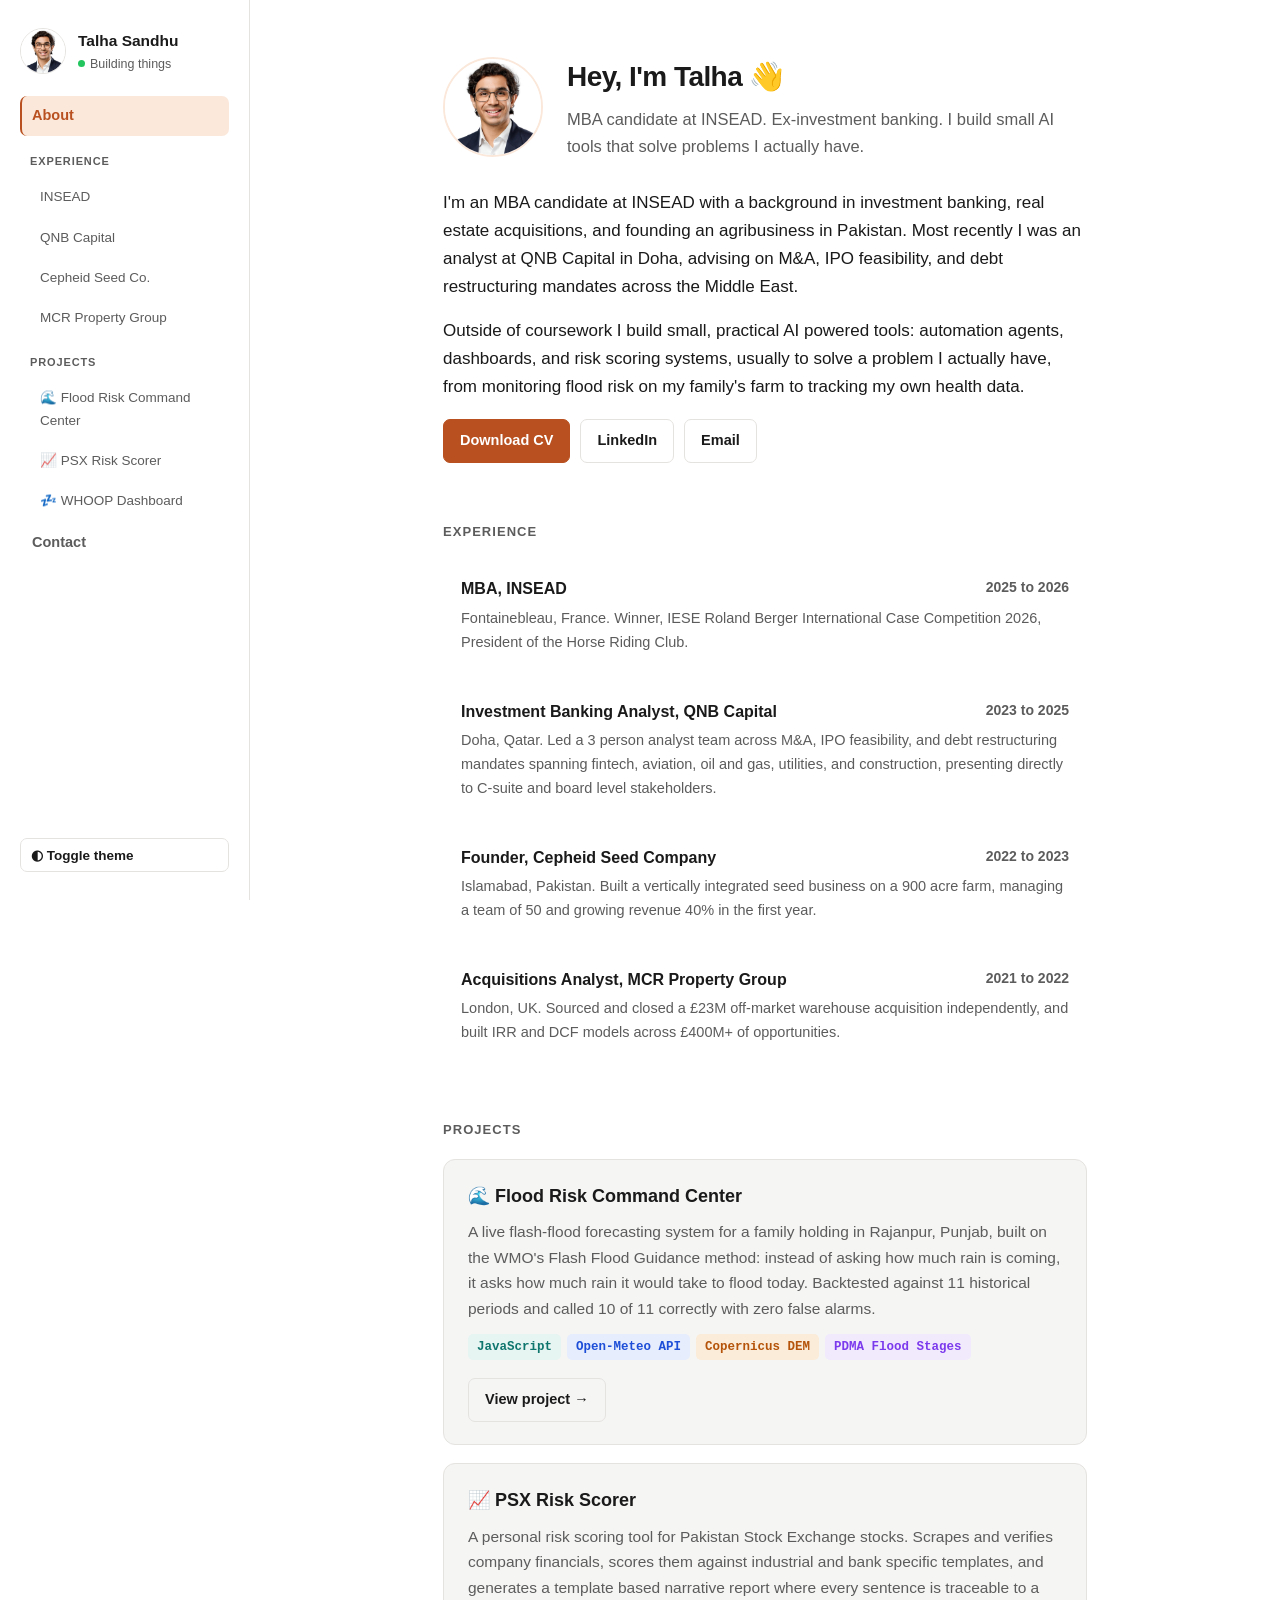
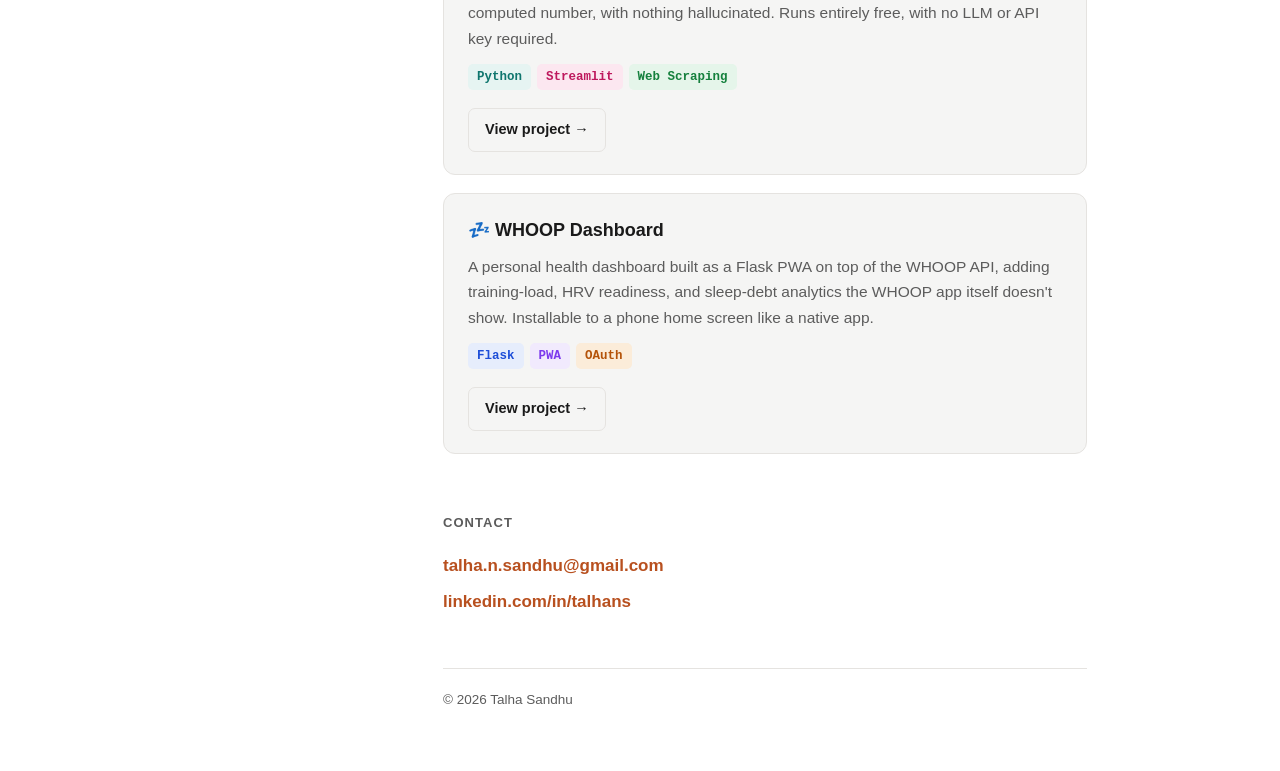
==== index.html @ b8261a60 "Personal website: about, experience, and three project deep-dives" ====
<!DOCTYPE html>
<html lang="en">
<head>
<meta charset="UTF-8">
<meta name="viewport" content="width=device-width, initial-scale=1.0">
<title>Talha Sandhu</title>
<meta name="description" content="Talha Sandhu. INSEAD MBA, ex-investment banking analyst, and builder of small AI automation tools.">

<link rel="icon" type="image/svg+xml" href="assets/favicon.svg">
<link rel="icon" type="image/png" sizes="32x32" href="assets/favicon-32.png">
<link rel="apple-touch-icon" href="assets/apple-touch-icon.png">

<meta property="og:type" content="website">
<meta property="og:title" content="Talha Sandhu">
<meta property="og:description" content="INSEAD MBA, ex-investment banking analyst, and builder of small AI automation tools.">
<meta property="og:image" content="assets/og-image.png">
<meta property="og:image:width" content="1200">
<meta property="og:image:height" content="630">
<meta name="twitter:card" content="summary_large_image">
<meta name="twitter:title" content="Talha Sandhu">
<meta name="twitter:description" content="INSEAD MBA, ex-investment banking analyst, and builder of small AI automation tools.">
<meta name="twitter:image" content="assets/og-image.png">

<link rel="stylesheet" href="style.css">

<script type="application/ld+json">
{
  "@context": "https://schema.org",
  "@type": "Person",
  "name": "Talha Sandhu",
  "jobTitle": "MBA Candidate",
  "affiliation": {
    "@type": "CollegeOrUniversity",
    "name": "INSEAD"
  },
  "url": "index.html",
  "image": "assets/photo.jpg",
  "email": "mailto:talha.n.sandhu@gmail.com",
  "sameAs": [
    "https://www.linkedin.com/in/talhans/"
  ]
}
</script>
</head>
<body>

<div class="layout">

  <button class="sidebar-toggle-mobile" id="sidebar-toggle" aria-label="Open menu">☰</button>
  <div class="sidebar-overlay" id="sidebar-overlay"></div>

  <aside class="sidebar" id="sidebar">
    <div class="sidebar-profile">
      <img src="assets/photo.jpg" alt="Talha Sandhu" class="sidebar-photo">
      <div>
        <div class="sidebar-name">Talha Sandhu</div>
        <div class="sidebar-role"><span class="pulse-dot"></span> Building things</div>
      </div>
    </div>

    <nav class="side-nav">
      <a href="#about" class="side-link" data-section="about">About</a>

      <div class="side-group">
        <span class="side-group-label">Experience</span>
        <a href="#exp-insead" class="side-link sub" data-section="exp-insead">INSEAD</a>
        <a href="#exp-qnb" class="side-link sub" data-section="exp-qnb">QNB Capital</a>
        <a href="#exp-cepheid" class="side-link sub" data-section="exp-cepheid">Cepheid Seed Co.</a>
        <a href="#exp-mcr" class="side-link sub" data-section="exp-mcr">MCR Property Group</a>
      </div>

      <div class="side-group">
        <span class="side-group-label">Projects</span>
        <a href="#proj-flood" class="side-link sub" data-section="proj-flood">🌊 Flood Risk Command Center</a>
        <a href="#proj-psx" class="side-link sub" data-section="proj-psx">📈 PSX Risk Scorer</a>
        <a href="#proj-whoop" class="side-link sub" data-section="proj-whoop">💤 WHOOP Dashboard</a>
      </div>

      <a href="#contact" class="side-link" data-section="contact">Contact</a>
    </nav>

    <button class="theme-toggle" id="theme-toggle">◐ Toggle theme</button>
  </aside>

  <main class="content">

    <section id="about">
      <div class="hero">
        <img src="assets/photo.jpg" alt="Talha Sandhu">
        <div>
          <h1>Hey, I'm Talha <span class="wave">👋</span></h1>
          <p class="tagline">MBA candidate at INSEAD. Ex-investment banking. I build small AI tools that solve problems I actually have.</p>
        </div>
      </div>

      <p>I'm an MBA candidate at INSEAD with a background in investment banking, real estate acquisitions, and founding an agribusiness in Pakistan. Most recently I was an analyst at QNB Capital in Doha, advising on M&amp;A, IPO feasibility, and debt restructuring mandates across the Middle East.</p>
      <p>Outside of coursework I build small, practical AI powered tools: automation agents, dashboards, and risk scoring systems, usually to solve a problem I actually have, from monitoring flood risk on my family's farm to tracking my own health data.</p>

      <div class="btn-row">
        <a class="btn primary" href="assets/Talha_Sandhu_CV.pdf" target="_blank" rel="noopener">Download CV</a>
        <a class="btn" href="https://www.linkedin.com/in/talhans/" target="_blank" rel="noopener">LinkedIn</a>
        <a class="btn" href="mailto:talha.n.sandhu@gmail.com">Email</a>
      </div>
    </section>

    <section id="experience">
      <h2 class="section-title">Experience</h2>

      <div class="exp-item" id="exp-insead">
        <div class="role-line"><span>MBA, INSEAD</span><span class="dates">2025 to 2026</span></div>
        <div class="org">Fontainebleau, France. Winner, IESE Roland Berger International Case Competition 2026, President of the Horse Riding Club.</div>
      </div>

      <div class="exp-item" id="exp-qnb">
        <div class="role-line"><span>Investment Banking Analyst, QNB Capital</span><span class="dates">2023 to 2025</span></div>
        <div class="org">Doha, Qatar. Led a 3 person analyst team across M&amp;A, IPO feasibility, and debt restructuring mandates spanning fintech, aviation, oil and gas, utilities, and construction, presenting directly to C-suite and board level stakeholders.</div>
      </div>

      <div class="exp-item" id="exp-cepheid">
        <div class="role-line"><span>Founder, Cepheid Seed Company</span><span class="dates">2022 to 2023</span></div>
        <div class="org">Islamabad, Pakistan. Built a vertically integrated seed business on a 900 acre farm, managing a team of 50 and growing revenue 40% in the first year.</div>
      </div>

      <div class="exp-item" id="exp-mcr">
        <div class="role-line"><span>Acquisitions Analyst, MCR Property Group</span><span class="dates">2021 to 2022</span></div>
        <div class="org">London, UK. Sourced and closed a £23M off-market warehouse acquisition independently, and built IRR and DCF models across £400M+ of opportunities.</div>
      </div>
    </section>

    <section id="projects">
      <h2 class="section-title">Projects</h2>

      <div class="project" id="proj-flood">
        <h3>🌊 Flood Risk Command Center</h3>
        <p>A live flash-flood forecasting system for a family holding in Rajanpur, Punjab, built on the WMO's Flash Flood Guidance method: instead of asking how much rain is coming, it asks how much rain it would take to flood today. Backtested against 11 historical periods and called 10 of 11 correctly with zero false alarms.</p>
        <div class="tags">
          <span class="tag c1">JavaScript</span>
          <span class="tag c5">Open-Meteo API</span>
          <span class="tag c3">Copernicus DEM</span>
          <span class="tag c2">PDMA Flood Stages</span>
        </div>
        <div class="btn-row">
          <a class="btn" href="project-flood.html">View project &rarr;</a>
        </div>
      </div>

      <div class="project" id="proj-psx">
        <h3>📈 PSX Risk Scorer</h3>
        <p>A personal risk scoring tool for Pakistan Stock Exchange stocks. Scrapes and verifies company financials, scores them against industrial and bank specific templates, and generates a template based narrative report where every sentence is traceable to a computed number, with nothing hallucinated. Runs entirely free, with no LLM or API key required.</p>
        <div class="tags">
          <span class="tag c1">Python</span>
          <span class="tag c4">Streamlit</span>
          <span class="tag c6">Web Scraping</span>
        </div>
        <div class="btn-row">
          <a class="btn" href="project-psx.html">View project &rarr;</a>
        </div>
      </div>

      <div class="project" id="proj-whoop">
        <h3>💤 WHOOP Dashboard</h3>
        <p>A personal health dashboard built as a Flask PWA on top of the WHOOP API, adding training-load, HRV readiness, and sleep-debt analytics the WHOOP app itself doesn't show. Installable to a phone home screen like a native app.</p>
        <div class="tags">
          <span class="tag c5">Flask</span>
          <span class="tag c2">PWA</span>
          <span class="tag c3">OAuth</span>
        </div>
        <div class="btn-row">
          <a class="btn" href="project-whoop.html">View project &rarr;</a>
        </div>
      </div>
    </section>

    <section id="contact">
      <h2 class="section-title">Contact</h2>
      <div class="contact-links">
        <a href="mailto:talha.n.sandhu@gmail.com">talha.n.sandhu@gmail.com</a>
        <a href="https://www.linkedin.com/in/talhans/" target="_blank" rel="noopener">linkedin.com/in/talhans</a>
      </div>
    </section>

    <footer class="page-footer">
      &copy; <span id="year"></span> Talha Sandhu
    </footer>

  </main>
</div>

<script src="script.js"></script>
</body>
</html>
---- style.css ----
:root {
  --bg: #ffffff;
  --bg-alt: #f5f5f4;
  --text: #1a1a1a;
  --text-muted: #5c5c5c;
  --border: #e5e3e0;
  --accent: #b8501f;
  --accent-hover: #943f18;
  --accent-soft: #fbe8db;
  --code-bg: #f0efec;
  --sidebar-w: 250px;

  --c1: #0f766e; --c1-bg: #e6f4f2;
  --c2: #7c3aed; --c2-bg: #f1eafd;
  --c3: #b45309; --c3-bg: #fbecd9;
  --c4: #be185d; --c4-bg: #fce7f0;
  --c5: #1d4ed8; --c5-bg: #e6edfc;
  --c6: #15803d; --c6-bg: #e5f5ea;
}

[data-theme="dark"] {
  --bg: #16181a;
  --bg-alt: #1e2124;
  --text: #ececec;
  --text-muted: #a3a3a3;
  --border: #303338;
  --accent: #e08a52;
  --accent-hover: #f0a26e;
  --accent-soft: #3a2a1e;
  --code-bg: #212428;

  --c1: #5eead4; --c1-bg: #103b36;
  --c2: #c4b5fd; --c2-bg: #2e1f52;
  --c3: #fbbf24; --c3-bg: #3d2c0a;
  --c4: #f9a8d4; --c4-bg: #401f30;
  --c5: #93c5fd; --c5-bg: #1c2c52;
  --c6: #86efac; --c6-bg: #10331d;
}

@media (prefers-color-scheme: dark) {
  :root:not([data-theme="light"]) {
    --bg: #16181a;
    --bg-alt: #1e2124;
    --text: #ececec;
    --text-muted: #a3a3a3;
    --border: #303338;
    --accent: #e08a52;
    --accent-hover: #f0a26e;
    --accent-soft: #3a2a1e;
    --code-bg: #212428;

    --c1: #5eead4; --c1-bg: #103b36;
    --c2: #c4b5fd; --c2-bg: #2e1f52;
    --c3: #fbbf24; --c3-bg: #3d2c0a;
    --c4: #f9a8d4; --c4-bg: #401f30;
    --c5: #93c5fd; --c5-bg: #1c2c52;
    --c6: #86efac; --c6-bg: #10331d;
  }
}

* {
  box-sizing: border-box;
}

body {
  margin: 0;
  background: var(--bg);
  color: var(--text);
  font-family: -apple-system, BlinkMacSystemFont, "Segoe UI", Roboto, Helvetica, Arial, sans-serif;
  font-size: 17px;
  line-height: 1.65;
  transition: background 0.15s ease, color 0.15s ease;
}

a {
  color: var(--accent);
}

a:hover {
  color: var(--accent-hover);
}

p {
  margin: 0 0 16px;
}

/* Layout */
.layout {
  display: flex;
  min-height: 100vh;
}

/* Sidebar */
.sidebar {
  width: var(--sidebar-w);
  flex-shrink: 0;
  position: sticky;
  top: 0;
  height: 100vh;
  overflow-y: auto;
  border-right: 1px solid var(--border);
  padding: 28px 20px;
  display: flex;
  flex-direction: column;
  gap: 22px;
}

.sidebar-profile {
  display: flex;
  align-items: center;
  gap: 12px;
}

.sidebar-photo {
  width: 46px;
  height: 46px;
  border-radius: 50%;
  object-fit: cover;
  border: 1px solid var(--border);
}

.sidebar-name {
  font-weight: 700;
  font-size: 15.5px;
}

.sidebar-role {
  color: var(--text-muted);
  font-size: 12.5px;
  display: flex;
  align-items: center;
  gap: 5px;
}

.pulse-dot {
  width: 7px;
  height: 7px;
  border-radius: 50%;
  background: #22c55e;
  display: inline-block;
  animation: pulse 2s infinite;
}

@keyframes pulse {
  0% { box-shadow: 0 0 0 0 rgba(34,197,94,0.5); }
  70% { box-shadow: 0 0 0 6px rgba(34,197,94,0); }
  100% { box-shadow: 0 0 0 0 rgba(34,197,94,0); }
}

.side-nav {
  display: flex;
  flex-direction: column;
  gap: 2px;
  flex: 1;
}

.side-link {
  text-decoration: none;
  color: var(--text-muted);
  font-size: 14.5px;
  font-weight: 600;
  padding: 8px 10px;
  border-radius: 7px;
  border-left: 2px solid transparent;
  transition: background 0.15s ease, color 0.15s ease, transform 0.15s ease, border-color 0.15s ease;
}

.side-link:hover {
  background: var(--bg-alt);
  color: var(--text);
  transform: translateX(2px);
}

.side-link.active {
  color: var(--accent);
  background: var(--accent-soft);
  border-left-color: var(--accent);
}

.side-link.sub {
  font-size: 13.5px;
  font-weight: 500;
  padding-left: 18px;
}

.side-group {
  margin-top: 14px;
  display: flex;
  flex-direction: column;
  gap: 2px;
}

.side-group-label {
  font-size: 11px;
  text-transform: uppercase;
  letter-spacing: 0.08em;
  color: var(--text-muted);
  font-weight: 700;
  padding: 0 10px 6px;
}

.theme-toggle {
  background: none;
  border: 1px solid var(--border);
  border-radius: 7px;
  padding: 8px 10px;
  display: flex;
  align-items: center;
  gap: 8px;
  cursor: pointer;
  color: var(--text);
  font-size: 13.5px;
  font-weight: 600;
  font-family: inherit;
}

.theme-toggle:hover {
  border-color: var(--accent);
  color: var(--accent);
}

.sidebar-toggle-mobile {
  display: none;
}

.sidebar-overlay {
  display: none;
}

/* Content */
.content {
  flex: 1;
  min-width: 0;
  max-width: 700px;
  margin: 0 auto;
  padding: 48px 28px 60px;
}

section {
  padding-top: 6px;
  margin-bottom: 52px;
  scroll-margin-top: 24px;
}

section:last-child {
  margin-bottom: 0;
}

h2.section-title {
  font-size: 13px;
  text-transform: uppercase;
  letter-spacing: 0.08em;
  color: var(--text-muted);
  margin: 0 0 18px;
  font-weight: 700;
}

/* Hero */
.hero {
  display: flex;
  gap: 24px;
  align-items: center;
  margin-bottom: 28px;
}

.hero img {
  width: 100px;
  height: 100px;
  border-radius: 50%;
  object-fit: cover;
  flex-shrink: 0;
  border: 2px solid var(--accent-soft);
}

.hero h1 {
  margin: 0 0 6px;
  font-size: 28px;
  letter-spacing: -0.02em;
}

.hero .tagline {
  margin: 0;
  color: var(--text-muted);
  font-size: 16.5px;
}

.wave {
  display: inline-block;
  animation: wave 2.4s infinite;
  transform-origin: 70% 70%;
}

@keyframes wave {
  0%, 60%, 100% { transform: rotate(0deg); }
  10% { transform: rotate(14deg); }
  20% { transform: rotate(-8deg); }
  30% { transform: rotate(14deg); }
  40% { transform: rotate(-4deg); }
  50% { transform: rotate(10deg); }
}

.btn-row {
  display: flex;
  flex-wrap: wrap;
  gap: 10px;
  margin-top: 18px;
}

.btn {
  display: inline-flex;
  align-items: center;
  gap: 6px;
  padding: 9px 16px;
  border-radius: 7px;
  text-decoration: none;
  font-size: 14.5px;
  font-weight: 600;
  border: 1px solid var(--border);
  color: var(--text);
  transition: transform 0.12s ease, box-shadow 0.12s ease, background 0.12s ease, border-color 0.12s ease;
}

.btn:hover {
  border-color: var(--accent);
  color: var(--accent);
  transform: translateY(-2px);
  box-shadow: 0 6px 14px rgba(0,0,0,0.08);
}

.btn.primary {
  background: var(--accent);
  border-color: var(--accent);
  color: #fff;
}

.btn.primary:hover {
  background: var(--accent-hover);
  border-color: var(--accent-hover);
  color: #fff;
}

/* Experience */
.exp-item {
  padding: 16px 18px;
  border-radius: 10px;
  margin-bottom: 12px;
  transition: background 0.15s ease, transform 0.15s ease;
  scroll-margin-top: 24px;
}

.exp-item:hover {
  background: var(--bg-alt);
  transform: translateX(3px);
}

.exp-item .role-line {
  display: flex;
  justify-content: space-between;
  gap: 12px;
  font-weight: 700;
  flex-wrap: wrap;
  font-size: 16px;
}

.exp-item .dates {
  color: var(--text-muted);
  font-weight: 600;
  font-size: 14px;
  white-space: nowrap;
}

.exp-item .org {
  color: var(--text-muted);
  font-size: 14.5px;
  margin-top: 4px;
}

/* Projects */
.project {
  border: 1px solid var(--border);
  border-radius: 12px;
  padding: 22px 24px;
  margin-bottom: 18px;
  background: var(--bg-alt);
  transition: transform 0.18s ease, box-shadow 0.18s ease, border-color 0.18s ease;
  scroll-margin-top: 24px;
}

.project:hover {
  transform: translateY(-4px);
  box-shadow: 0 12px 24px rgba(0,0,0,0.08);
  border-color: var(--accent);
}

.project h3 {
  margin: 0 0 8px;
  font-size: 18px;
  display: flex;
  align-items: center;
  gap: 8px;
}

.project p {
  margin: 0 0 12px;
  color: var(--text-muted);
  font-size: 15.5px;
}

.project p:last-of-type {
  margin-bottom: 0;
}

.tags {
  display: flex;
  flex-wrap: wrap;
  gap: 6px;
  margin-top: 12px;
}

.video-link {
  display: inline-flex;
  align-items: center;
  gap: 7px;
  margin-top: 14px;
  font-size: 14px;
  font-weight: 600;
  text-decoration: none;
  color: var(--accent);
}

a.video-link:hover {
  color: var(--accent-hover);
  text-decoration: underline;
}

.video-link.disabled {
  color: var(--text-muted);
  cursor: default;
}

.badge-soon {
  font-size: 11px;
  font-weight: 700;
  text-transform: uppercase;
  letter-spacing: 0.04em;
  background: var(--code-bg);
  border: 1px solid var(--border);
  padding: 2px 7px;
  border-radius: 999px;
}

.tag {
  font-size: 12.5px;
  font-family: ui-monospace, SFMono-Regular, Menlo, Consolas, monospace;
  padding: 3px 9px;
  border-radius: 5px;
  font-weight: 600;
}

.tag.c1 { color: var(--c1); background: var(--c1-bg); }
.tag.c2 { color: var(--c2); background: var(--c2-bg); }
.tag.c3 { color: var(--c3); background: var(--c3-bg); }
.tag.c4 { color: var(--c4); background: var(--c4-bg); }
.tag.c5 { color: var(--c5); background: var(--c5-bg); }
.tag.c6 { color: var(--c6); background: var(--c6-bg); }

/* Contact */
.contact-links {
  display: flex;
  flex-direction: column;
  gap: 8px;
}

.contact-links a {
  text-decoration: none;
  font-weight: 600;
}

.contact-links a:hover {
  text-decoration: underline;
}

footer.page-footer {
  color: var(--text-muted);
  font-size: 13.5px;
  border-top: 1px solid var(--border);
  padding-top: 20px;
  margin-top: 40px;
}

/* Mobile */
@media (max-width: 900px) {
  .sidebar {
    position: fixed;
    left: 0;
    top: 0;
    z-index: 50;
    background: var(--bg);
    transform: translateX(-100%);
    transition: transform 0.22s ease;
    box-shadow: 8px 0 24px rgba(0,0,0,0.15);
  }

  .sidebar.open {
    transform: translateX(0);
  }

  .sidebar-toggle-mobile {
    display: flex;
    align-items: center;
    justify-content: center;
    position: fixed;
    top: 16px;
    left: 16px;
    z-index: 60;
    width: 40px;
    height: 40px;
    border-radius: 8px;
    background: var(--bg);
    border: 1px solid var(--border);
    font-size: 18px;
    cursor: pointer;
    color: var(--text);
  }

  .sidebar-overlay {
    display: none;
    position: fixed;
    inset: 0;
    background: rgba(0,0,0,0.35);
    z-index: 40;
  }

  .sidebar-overlay.open {
    display: block;
  }

  .content {
    padding: 76px 20px 50px;
  }

  .hero {
    flex-direction: column;
    align-items: flex-start;
    text-align: left;
  }

  .hero img {
    width: 84px;
    height: 84px;
  }

  .exp-item .role-line {
    flex-direction: column;
    gap: 2px;
  }
}

/* Project detail pages */
.content.detail-page {
  max-width: 860px;
}

.back-link {
  display: inline-flex;
  align-items: center;
  gap: 6px;
  color: var(--text-muted);
  text-decoration: none;
  font-size: 14px;
  font-weight: 600;
  margin-bottom: 28px;
}

.back-link:hover {
  color: var(--accent);
}

.detail-hero {
  margin-bottom: 8px;
}

.detail-hero .eyebrow {
  font-size: 13px;
  text-transform: uppercase;
  letter-spacing: 0.08em;
  color: var(--text-muted);
  font-weight: 700;
  margin-bottom: 8px;
}

.detail-hero h1 {
  font-size: 32px;
  letter-spacing: -0.02em;
  margin: 0 0 10px;
  display: flex;
  align-items: center;
  gap: 12px;
}

.detail-hero .tagline {
  color: var(--text-muted);
  font-size: 17.5px;
  margin: 0 0 20px;
  max-width: 640px;
}

.stack-row {
  display: flex;
  flex-wrap: wrap;
  gap: 6px;
  margin-bottom: 32px;
}

.value-grid {
  display: grid;
  grid-template-columns: repeat(3, 1fr);
  gap: 14px;
  margin: 28px 0 40px;
}

.value-card {
  border: 1px solid var(--border);
  border-radius: 10px;
  padding: 18px 20px;
  background: var(--bg-alt);
}

.value-card .label {
  font-size: 11.5px;
  text-transform: uppercase;
  letter-spacing: 0.06em;
  font-weight: 700;
  color: var(--accent);
  margin-bottom: 8px;
}

.value-card p {
  font-size: 14.5px;
  color: var(--text-muted);
  margin: 0;
}

.detail-page h2.section-title {
  margin-top: 8px;
}

.gallery {
  display: flex;
  flex-direction: column;
  gap: 28px;
  margin-top: 20px;
  margin-bottom: 44px;
}

.gallery-item {
  border: 1px solid var(--border);
  border-radius: 12px;
  overflow: hidden;
  background: var(--bg-alt);
}

.gallery-item img {
  width: 100%;
  display: block;
  border-bottom: 1px solid var(--border);
  background: #0b0d0f;
}

.gallery-caption {
  padding: 14px 18px;
}

.gallery-caption .cap-title {
  font-weight: 700;
  font-size: 14.5px;
  margin-bottom: 3px;
}

.gallery-caption .cap-desc {
  font-size: 13.5px;
  color: var(--text-muted);
}

.next-project {
  border-top: 1px solid var(--border);
  padding-top: 24px;
  margin-top: 8px;
  display: flex;
  justify-content: space-between;
  align-items: center;
  flex-wrap: wrap;
  gap: 12px;
}

.next-project a {
  text-decoration: none;
  font-weight: 700;
  font-size: 15px;
}

.next-project a:hover {
  color: var(--accent-hover);
}

.gallery-note {
  border: 1px dashed var(--border);
  border-radius: 10px;
  padding: 14px 18px;
  font-size: 13.5px;
  color: var(--text-muted);
  margin-top: -8px;
  margin-bottom: 32px;
}

@media (max-width: 700px) {
  .value-grid {
    grid-template-columns: 1fr;
  }

  .detail-hero h1 {
    font-size: 26px;
  }
}
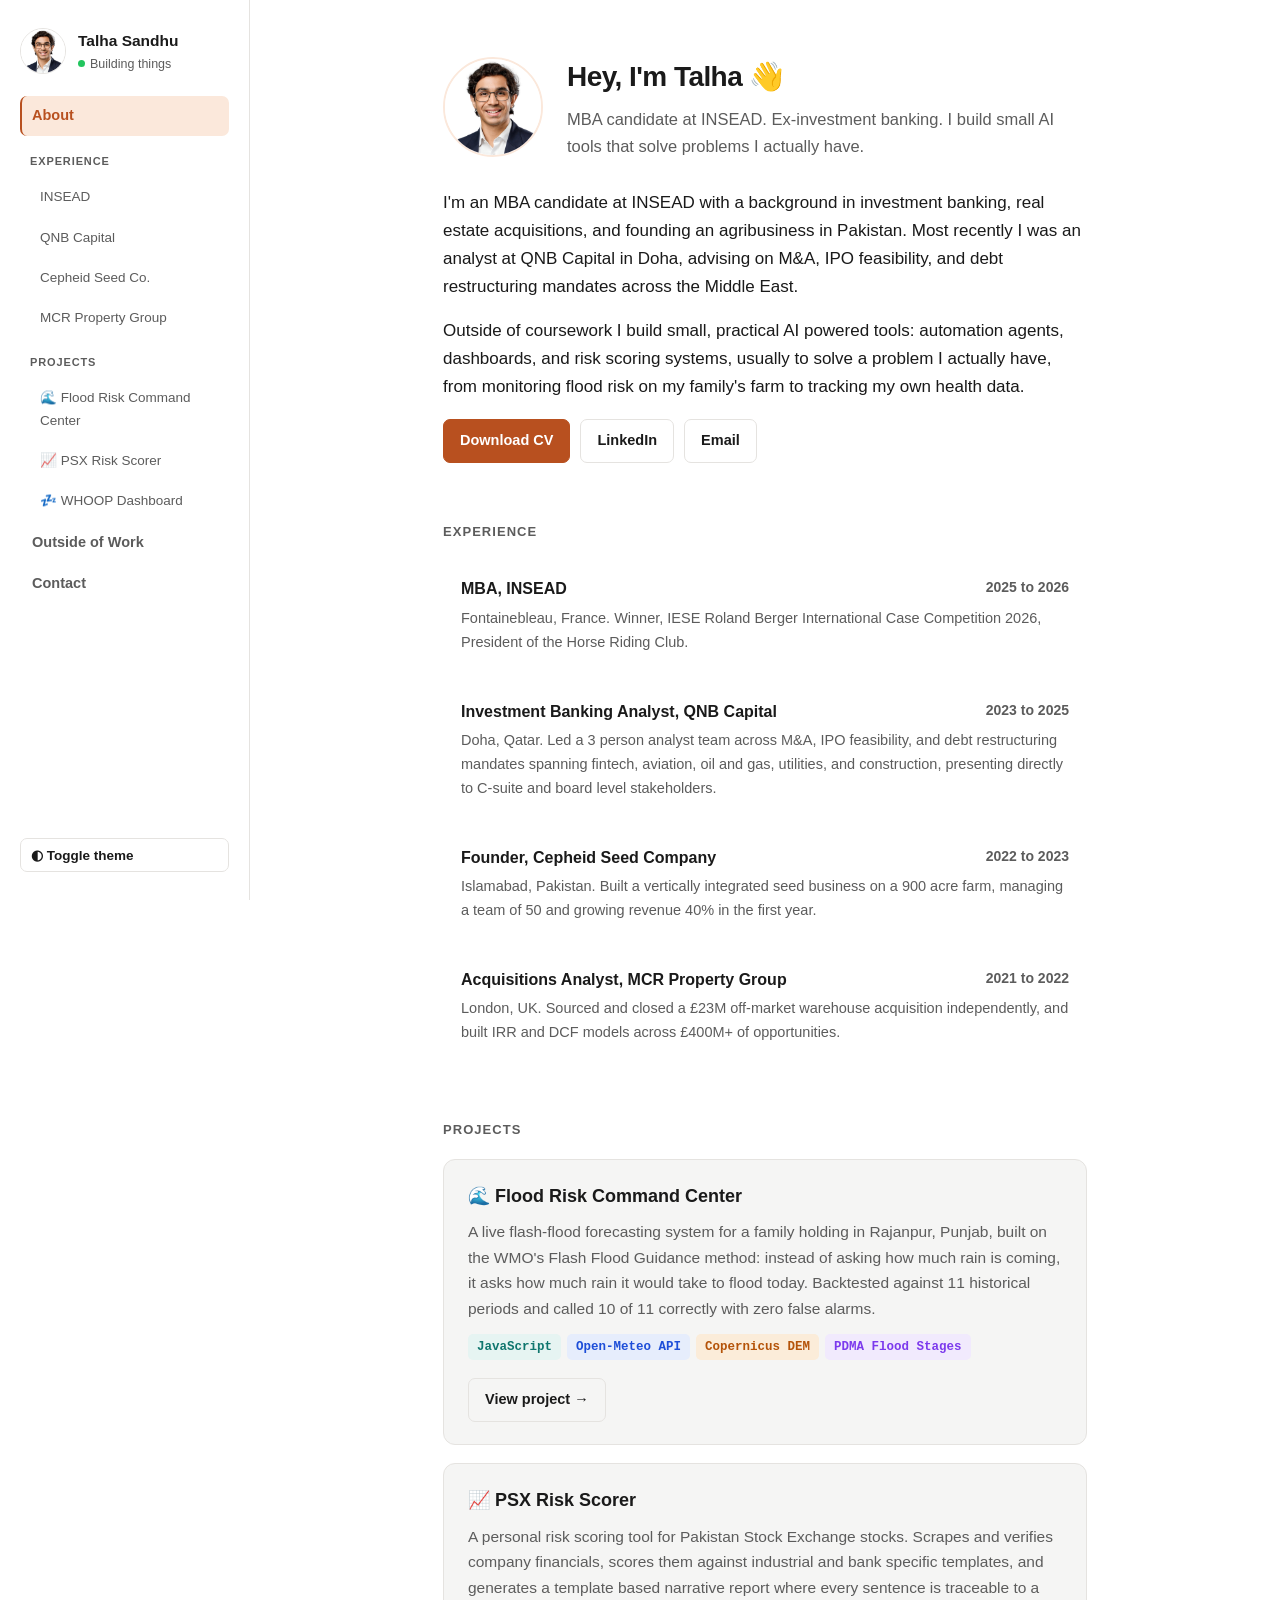
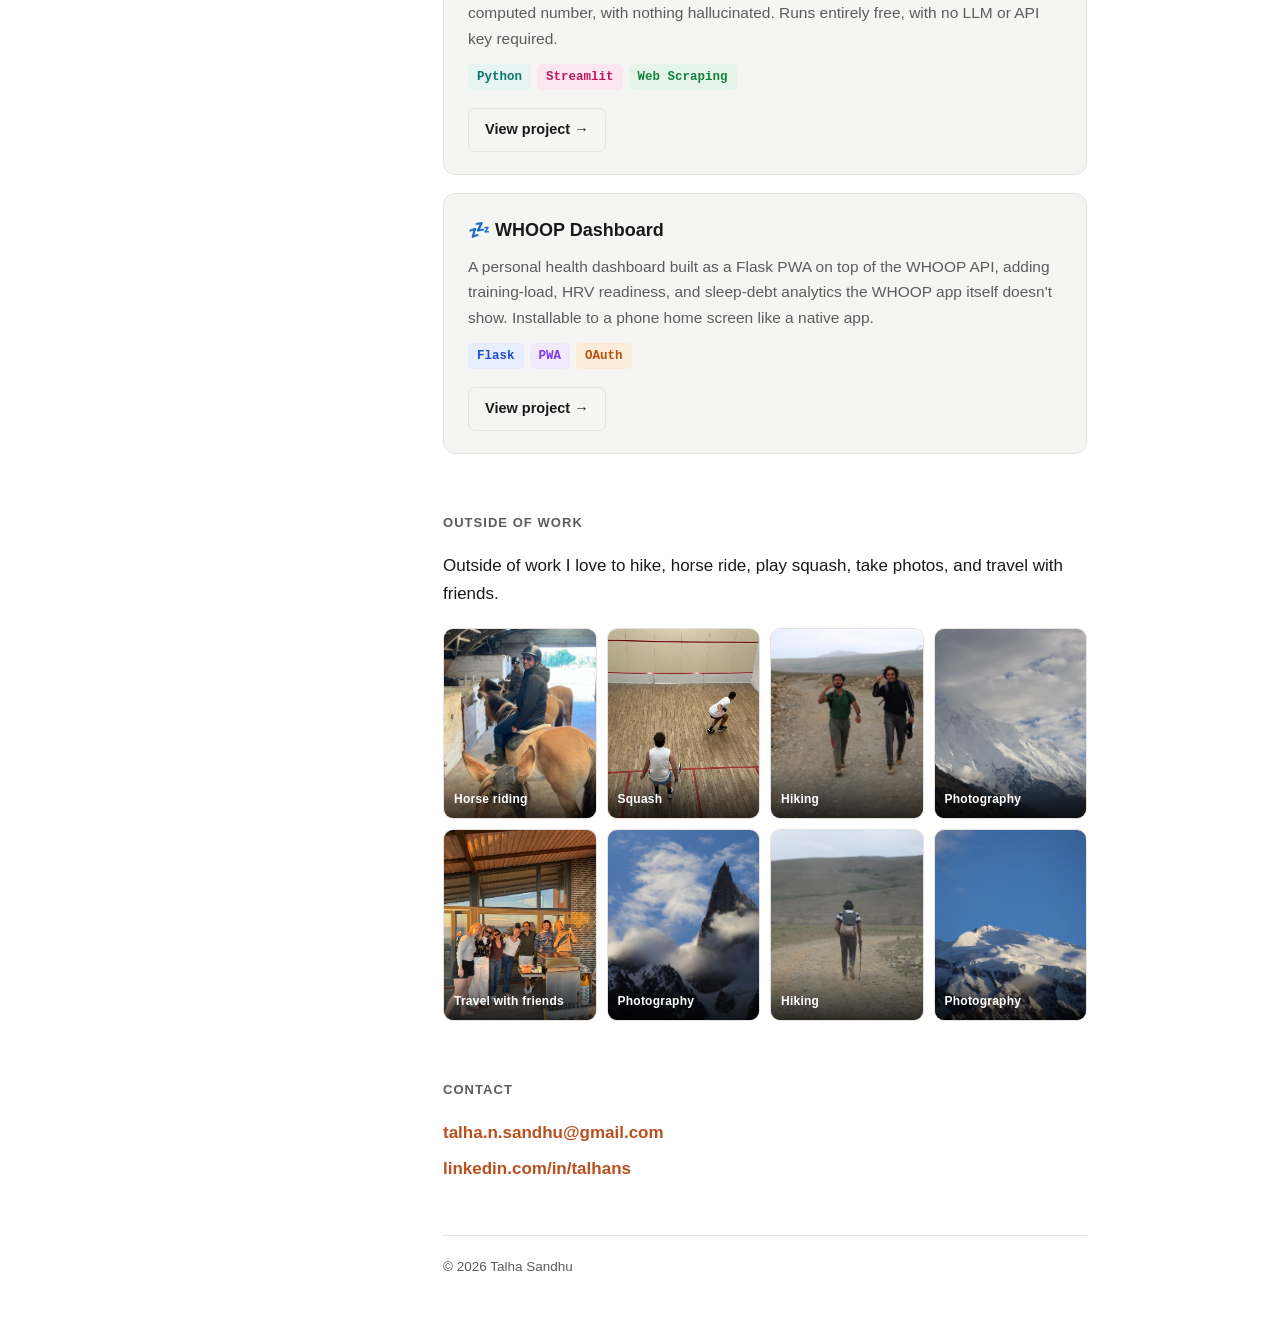
==== commit 6754092d: "Add Outside of Work section with hiking, horse riding, squash, photography, and travel photos" ====
--- a/index.html
+++ b/index.html
@@ -11,15 +11,17 @@
 <link rel="apple-touch-icon" href="assets/apple-touch-icon.png">
 
 <meta property="og:type" content="website">
+<meta property="og:url" content="https://talhanaumanig-collab.github.io/personal-website/index.html">
+<link rel="canonical" href="https://talhanaumanig-collab.github.io/personal-website/index.html">
 <meta property="og:title" content="Talha Sandhu">
 <meta property="og:description" content="INSEAD MBA, ex-investment banking analyst, and builder of small AI automation tools.">
-<meta property="og:image" content="assets/og-image.png">
+<meta property="og:image" content="https://talhanaumanig-collab.github.io/personal-website/assets/og-image.png">
 <meta property="og:image:width" content="1200">
 <meta property="og:image:height" content="630">
 <meta name="twitter:card" content="summary_large_image">
 <meta name="twitter:title" content="Talha Sandhu">
 <meta name="twitter:description" content="INSEAD MBA, ex-investment banking analyst, and builder of small AI automation tools.">
-<meta name="twitter:image" content="assets/og-image.png">
+<meta name="twitter:image" content="https://talhanaumanig-collab.github.io/personal-website/assets/og-image.png">
 
 <link rel="stylesheet" href="style.css">
 
@@ -33,7 +35,7 @@
     "@type": "CollegeOrUniversity",
     "name": "INSEAD"
   },
-  "url": "index.html",
+  "url": "https://talhanaumanig-collab.github.io/personal-website/index.html",
   "image": "assets/photo.jpg",
   "email": "mailto:talha.n.sandhu@gmail.com",
   "sameAs": [
@@ -76,6 +78,7 @@
         <a href="#proj-whoop" class="side-link sub" data-section="proj-whoop">💤 WHOOP Dashboard</a>
       </div>
 
+      <a href="#hobbies" class="side-link" data-section="hobbies">Outside of Work</a>
       <a href="#contact" class="side-link" data-section="contact">Contact</a>
     </nav>
 
@@ -171,6 +174,46 @@
       </div>
     </section>
 
+    <section id="hobbies">
+      <h2 class="section-title">Outside of Work</h2>
+      <p class="hobbies-intro">Outside of work I love to hike, horse ride, play squash, take photos, and travel with friends.</p>
+
+      <div class="hobbies-grid">
+        <div class="hobby-photo">
+          <img src="assets/about/horse-riding.jpg" alt="Talha horse riding, seated on a horse inside a stable" loading="lazy" decoding="async">
+          <div class="hobby-label">Horse riding</div>
+        </div>
+        <div class="hobby-photo">
+          <img src="assets/about/squash.jpg" alt="Talha playing squash on court" loading="lazy" decoding="async">
+          <div class="hobby-label">Squash</div>
+        </div>
+        <div class="hobby-photo">
+          <img src="assets/about/hiking-2.jpg" alt="Talha hiking with a friend on a gravel trail, both smiling" loading="lazy" decoding="async">
+          <div class="hobby-label">Hiking</div>
+        </div>
+        <div class="hobby-photo">
+          <img src="assets/about/photography-1.jpg" alt="Snow-capped Karakoram peak photographed by Talha" loading="lazy" decoding="async">
+          <div class="hobby-label">Photography</div>
+        </div>
+        <div class="hobby-photo">
+          <img src="assets/about/travel-friends.jpg" alt="Talha with a group of friends on a terrace at sunset" loading="lazy" decoding="async">
+          <div class="hobby-label">Travel with friends</div>
+        </div>
+        <div class="hobby-photo">
+          <img src="assets/about/photography-2.jpg" alt="A jagged Karakoram spire emerging from clouds, photographed by Talha" loading="lazy" decoding="async">
+          <div class="hobby-label">Photography</div>
+        </div>
+        <div class="hobby-photo">
+          <img src="assets/about/hiking-1.jpg" alt="Talha hiking alone on a mountain trail with a trekking pole" loading="lazy" decoding="async">
+          <div class="hobby-label">Hiking</div>
+        </div>
+        <div class="hobby-photo">
+          <img src="assets/about/photography-3.jpg" alt="A sunlit snow-covered peak, photographed by Talha" loading="lazy" decoding="async">
+          <div class="hobby-label">Photography</div>
+        </div>
+      </div>
+    </section>
+
     <section id="contact">
       <h2 class="section-title">Contact</h2>
       <div class="contact-links">
--- a/style.css
+++ b/style.css
@@ -463,6 +463,58 @@
 .tag.c4 { color: var(--c4); background: var(--c4-bg); }
 .tag.c5 { color: var(--c5); background: var(--c5-bg); }
 .tag.c6 { color: var(--c6); background: var(--c6-bg); }
+
+/* Hobbies / outside of work */
+.hobbies-intro {
+  margin-bottom: 20px;
+}
+
+.hobbies-grid {
+  display: grid;
+  grid-template-columns: repeat(4, 1fr);
+  gap: 10px;
+  margin-bottom: 8px;
+}
+
+.hobby-photo {
+  position: relative;
+  aspect-ratio: 4 / 5;
+  border-radius: 10px;
+  overflow: hidden;
+  border: 1px solid var(--border);
+  background: var(--bg-alt);
+}
+
+.hobby-photo img {
+  width: 100%;
+  height: 100%;
+  object-fit: cover;
+  display: block;
+  transition: transform 0.35s ease;
+}
+
+.hobby-photo:hover img {
+  transform: scale(1.06);
+}
+
+.hobby-label {
+  position: absolute;
+  left: 0;
+  right: 0;
+  bottom: 0;
+  padding: 22px 10px 9px;
+  background: linear-gradient(to top, rgba(0,0,0,0.72), transparent);
+  color: #fff;
+  font-size: 12px;
+  font-weight: 700;
+  letter-spacing: 0.02em;
+}
+
+@media (max-width: 700px) {
+  .hobbies-grid {
+    grid-template-columns: repeat(2, 1fr);
+  }
+}
 
 /* Contact */
 .contact-links {
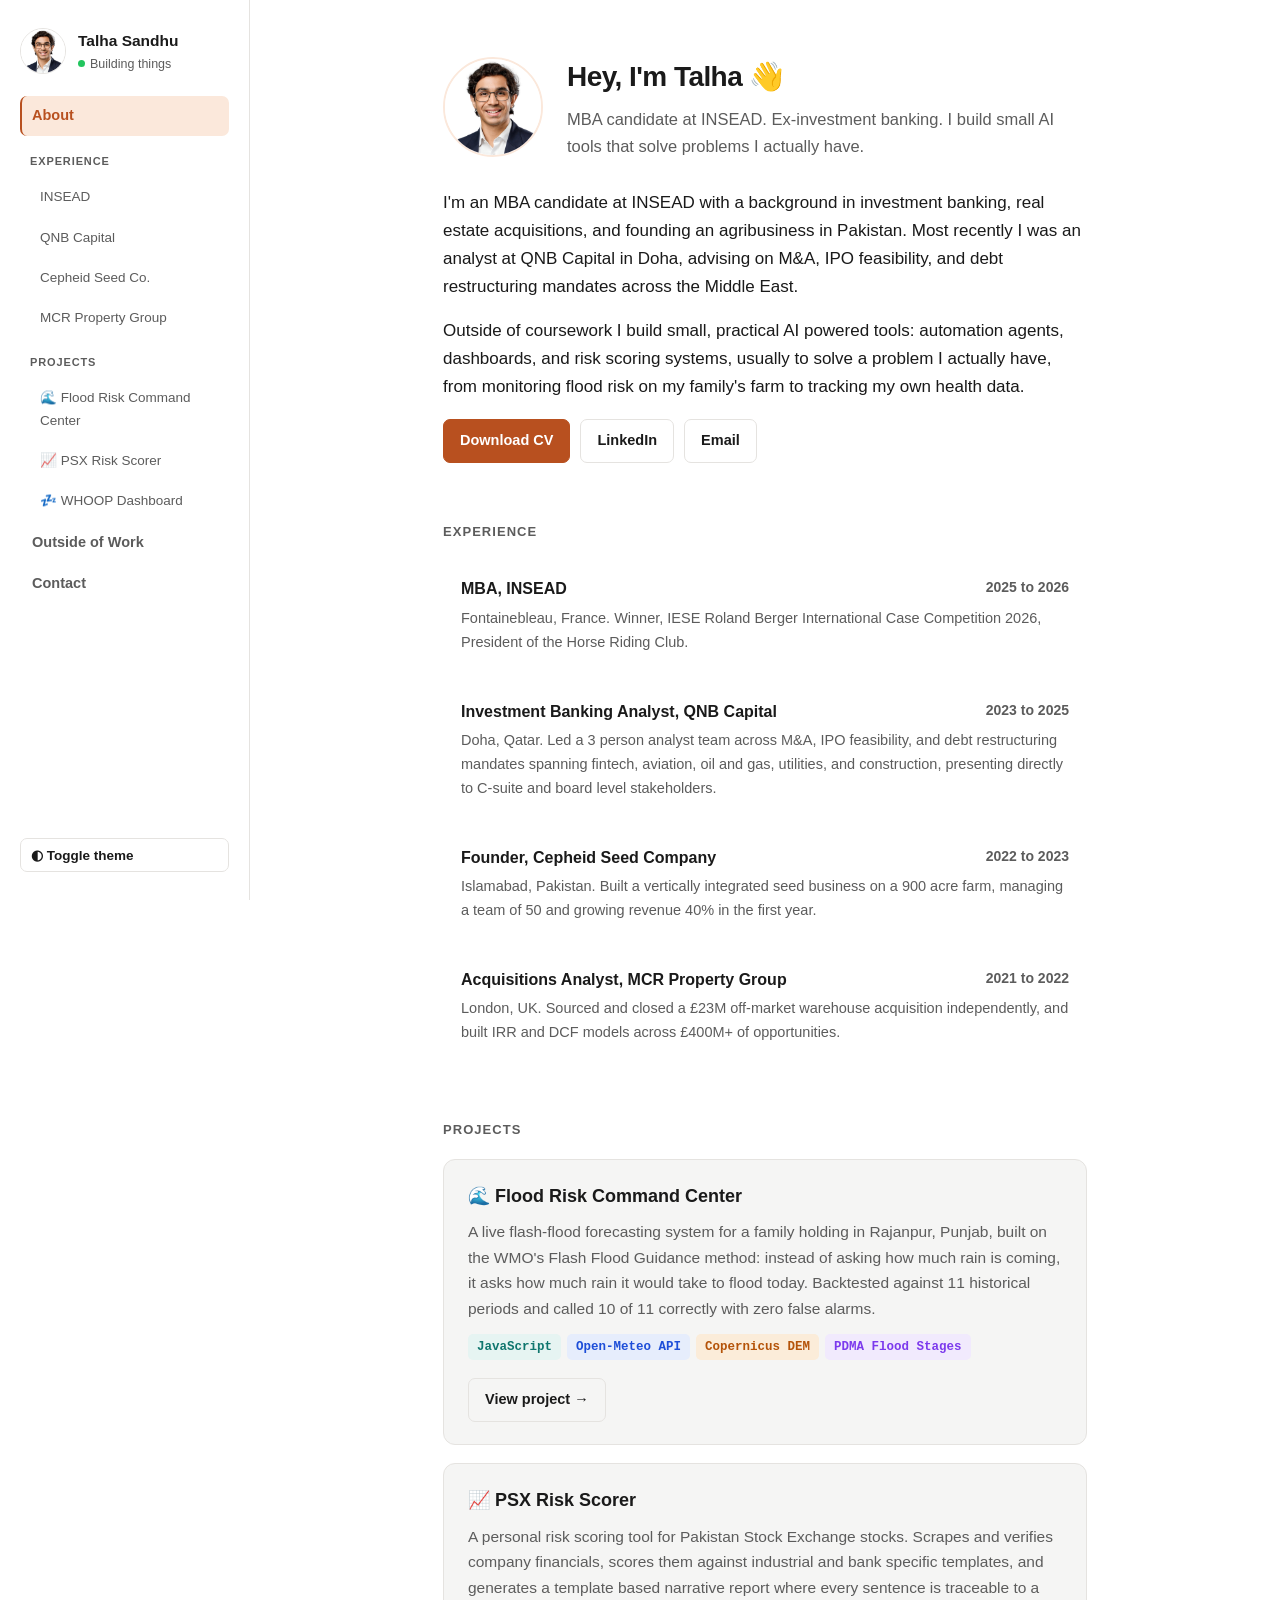
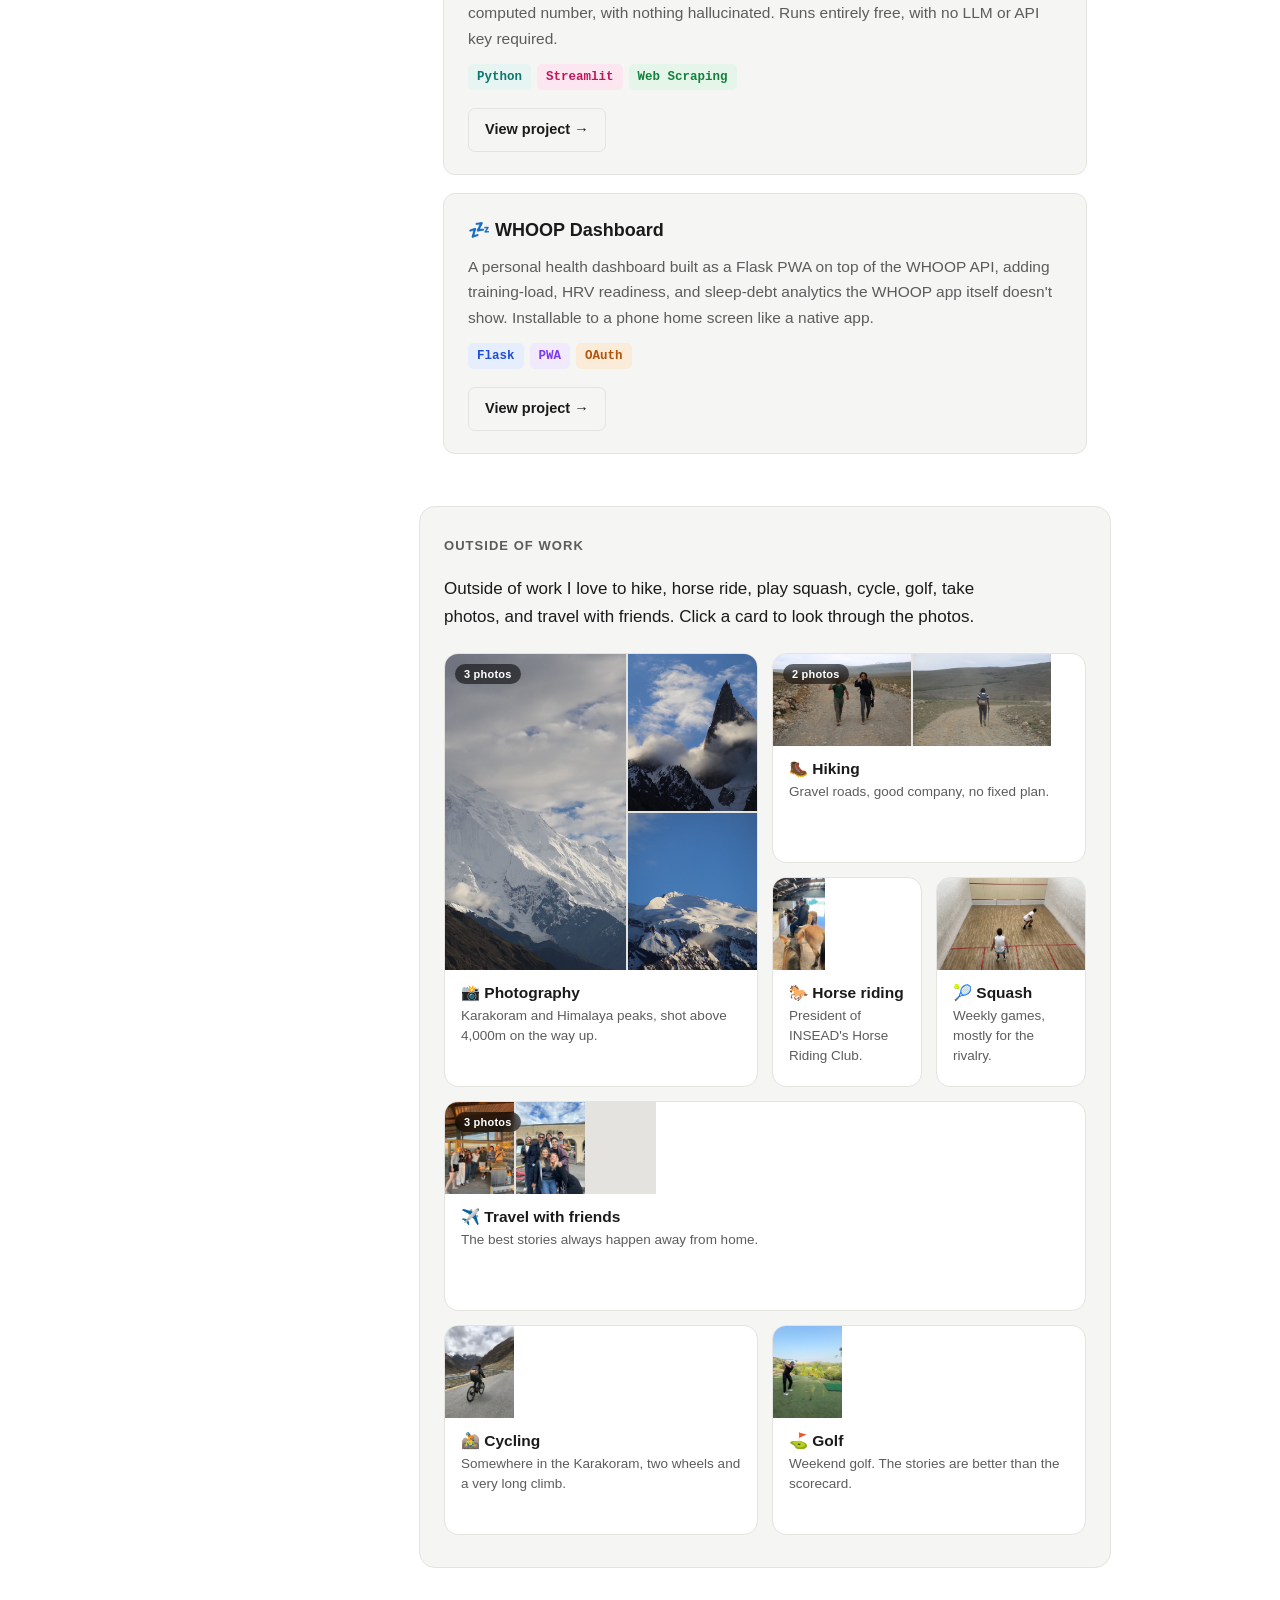
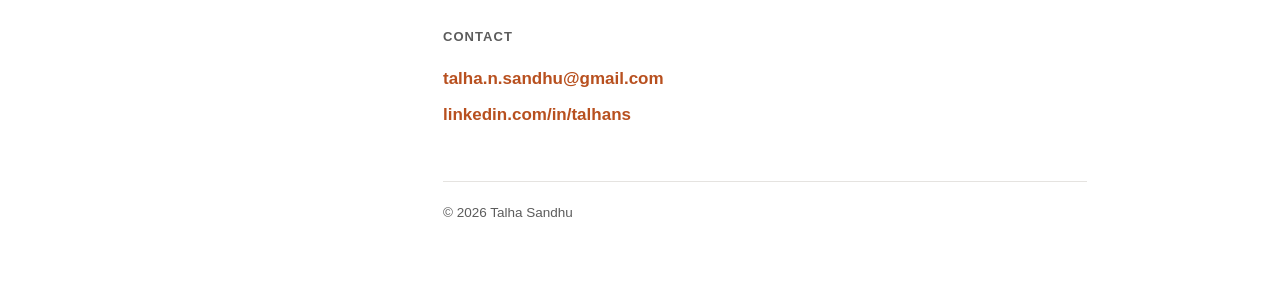
==== commit fe561ec2: "Redesign Outside of Work as an interactive bento gallery with lightbox - Bundle photos by category w" ====
--- a/index.html
+++ b/index.html
@@ -176,43 +176,108 @@
 
     <section id="hobbies">
       <h2 class="section-title">Outside of Work</h2>
-      <p class="hobbies-intro">Outside of work I love to hike, horse ride, play squash, take photos, and travel with friends.</p>
-
-      <div class="hobbies-grid">
-        <div class="hobby-photo">
-          <img src="assets/about/horse-riding.jpg" alt="Talha horse riding, seated on a horse inside a stable" loading="lazy" decoding="async">
-          <div class="hobby-label">Horse riding</div>
-        </div>
-        <div class="hobby-photo">
-          <img src="assets/about/squash.jpg" alt="Talha playing squash on court" loading="lazy" decoding="async">
-          <div class="hobby-label">Squash</div>
-        </div>
-        <div class="hobby-photo">
-          <img src="assets/about/hiking-2.jpg" alt="Talha hiking with a friend on a gravel trail, both smiling" loading="lazy" decoding="async">
-          <div class="hobby-label">Hiking</div>
-        </div>
-        <div class="hobby-photo">
-          <img src="assets/about/photography-1.jpg" alt="Snow-capped Karakoram peak photographed by Talha" loading="lazy" decoding="async">
-          <div class="hobby-label">Photography</div>
-        </div>
-        <div class="hobby-photo">
-          <img src="assets/about/travel-friends.jpg" alt="Talha with a group of friends on a terrace at sunset" loading="lazy" decoding="async">
-          <div class="hobby-label">Travel with friends</div>
-        </div>
-        <div class="hobby-photo">
-          <img src="assets/about/photography-2.jpg" alt="A jagged Karakoram spire emerging from clouds, photographed by Talha" loading="lazy" decoding="async">
-          <div class="hobby-label">Photography</div>
-        </div>
-        <div class="hobby-photo">
-          <img src="assets/about/hiking-1.jpg" alt="Talha hiking alone on a mountain trail with a trekking pole" loading="lazy" decoding="async">
-          <div class="hobby-label">Hiking</div>
-        </div>
-        <div class="hobby-photo">
-          <img src="assets/about/photography-3.jpg" alt="A sunlit snow-covered peak, photographed by Talha" loading="lazy" decoding="async">
-          <div class="hobby-label">Photography</div>
-        </div>
-      </div>
-    </section>
+      <p class="hobbies-intro">Outside of work I love to hike, horse ride, play squash, cycle, golf, take photos, and travel with friends. Click a card to look through the photos.</p>
+
+      <div class="hobby-cards">
+
+        <button class="hobby-card card-photography" data-category="photography" aria-haspopup="dialog">
+          <div class="hobby-card-media media-count-3">
+            <img src="assets/about/photography-1.jpg" alt="Snow-capped Karakoram peak" loading="lazy" decoding="async">
+            <img src="assets/about/photography-2.jpg" alt="A jagged Karakoram spire emerging from clouds" loading="lazy" decoding="async">
+            <img src="assets/about/photography-3.jpg" alt="A sunlit snow-covered peak" loading="lazy" decoding="async">
+            <span class="media-badge">3 photos</span>
+            <span class="media-hint">View gallery &rarr;</span>
+          </div>
+          <div class="hobby-card-body">
+            <div class="hobby-card-title">📸 Photography</div>
+            <p class="hobby-card-caption">Karakoram and Himalaya peaks, shot above 4,000m on the way up.</p>
+          </div>
+        </button>
+
+        <button class="hobby-card card-hiking" data-category="hiking" aria-haspopup="dialog">
+          <div class="hobby-card-media media-count-2">
+            <img src="assets/about/hiking-2.jpg" alt="Talha hiking with a friend on a gravel trail, both smiling" loading="lazy" decoding="async">
+            <img src="assets/about/hiking-1.jpg" alt="Talha hiking alone on a mountain trail with a trekking pole" loading="lazy" decoding="async">
+            <span class="media-badge">2 photos</span>
+            <span class="media-hint">View gallery &rarr;</span>
+          </div>
+          <div class="hobby-card-body">
+            <div class="hobby-card-title">🥾 Hiking</div>
+            <p class="hobby-card-caption">Gravel roads, good company, no fixed plan.</p>
+          </div>
+        </button>
+
+        <button class="hobby-card card-horse" data-category="horse" aria-haspopup="dialog">
+          <div class="hobby-card-media media-count-1">
+            <img src="assets/about/horse-riding.jpg" alt="Talha horse riding, seated on a horse inside a stable" loading="lazy" decoding="async">
+            <span class="media-hint">View &rarr;</span>
+          </div>
+          <div class="hobby-card-body">
+            <div class="hobby-card-title">🐎 Horse riding</div>
+            <p class="hobby-card-caption">President of INSEAD's Horse Riding Club.</p>
+          </div>
+        </button>
+
+        <button class="hobby-card card-squash" data-category="squash" aria-haspopup="dialog">
+          <div class="hobby-card-media media-count-1">
+            <img src="assets/about/squash.jpg" alt="Talha playing squash on court" loading="lazy" decoding="async">
+            <span class="media-hint">View &rarr;</span>
+          </div>
+          <div class="hobby-card-body">
+            <div class="hobby-card-title">🎾 Squash</div>
+            <p class="hobby-card-caption">Weekly games, mostly for the rivalry.</p>
+          </div>
+        </button>
+
+        <button class="hobby-card card-travel" data-category="travel" aria-haspopup="dialog">
+          <div class="hobby-card-media media-count-3-wide">
+            <img src="assets/about/travel-friends.jpg" alt="Talha with a group of friends on a terrace at sunset" loading="lazy" decoding="async">
+            <img src="assets/about/travel-stadium.jpg" alt="Talha with friends at an old stadium on a trip" loading="lazy" decoding="async">
+            <img src="assets/about/travel-dinner.jpg" alt="Talha at a group dinner with friends surrounded by wine bottles" loading="lazy" decoding="async">
+            <span class="media-badge">3 photos</span>
+            <span class="media-hint">View gallery &rarr;</span>
+          </div>
+          <div class="hobby-card-body">
+            <div class="hobby-card-title">✈️ Travel with friends</div>
+            <p class="hobby-card-caption">The best stories always happen away from home.</p>
+          </div>
+        </button>
+
+        <button class="hobby-card card-cycling" data-category="cycling" aria-haspopup="dialog">
+          <div class="hobby-card-media media-count-1">
+            <img src="assets/about/cycling.jpg" alt="Talha cycling on a mountain road with snow-capped peaks behind" loading="lazy" decoding="async">
+            <span class="media-hint">View &rarr;</span>
+          </div>
+          <div class="hobby-card-body">
+            <div class="hobby-card-title">🚵 Cycling</div>
+            <p class="hobby-card-caption">Somewhere in the Karakoram, two wheels and a very long climb.</p>
+          </div>
+        </button>
+
+        <button class="hobby-card card-golf" data-category="golf" aria-haspopup="dialog">
+          <div class="hobby-card-media media-count-1">
+            <img src="assets/about/golf.jpg" alt="Talha mid swing on a golf tee, hills and trees in the background" loading="lazy" decoding="async">
+            <span class="media-hint">View &rarr;</span>
+          </div>
+          <div class="hobby-card-body">
+            <div class="hobby-card-title">⛳ Golf</div>
+            <p class="hobby-card-caption">Weekend golf. The stories are better than the scorecard.</p>
+          </div>
+        </button>
+
+      </div>
+    </section>
+
+    <div class="lightbox" id="lightbox" role="dialog" aria-modal="true" aria-hidden="true" aria-label="Photo gallery">
+      <button class="lightbox-close" id="lightbox-close" aria-label="Close gallery">&times;</button>
+      <button class="lightbox-nav lightbox-prev" id="lightbox-prev" aria-label="Previous photo">&#8249;</button>
+      <figure class="lightbox-figure">
+        <img id="lightbox-img" alt="">
+        <figcaption id="lightbox-caption"></figcaption>
+      </figure>
+      <button class="lightbox-nav lightbox-next" id="lightbox-next" aria-label="Next photo">&#8250;</button>
+      <div class="lightbox-counter" id="lightbox-counter"></div>
+    </div>
 
     <section id="contact">
       <h2 class="section-title">Contact</h2>
--- a/style.css
+++ b/style.css
@@ -465,55 +465,294 @@
 .tag.c6 { color: var(--c6); background: var(--c6-bg); }
 
 /* Hobbies / outside of work */
+#hobbies {
+  padding: 28px 24px 32px;
+  margin-left: -24px;
+  margin-right: -24px;
+  border-radius: 16px;
+  background: var(--bg-alt);
+  border: 1px solid var(--border);
+}
+
 .hobbies-intro {
-  margin-bottom: 20px;
-}
-
-.hobbies-grid {
+  margin-bottom: 4px;
+  max-width: 560px;
+}
+
+.hobby-cards {
   display: grid;
   grid-template-columns: repeat(4, 1fr);
-  gap: 10px;
-  margin-bottom: 8px;
-}
-
-.hobby-photo {
+  grid-auto-rows: 210px;
+  gap: 14px;
+  margin-top: 22px;
+}
+
+.card-photography { grid-column: span 2; grid-row: span 2; }
+.card-hiking       { grid-column: span 2; grid-row: span 1; }
+.card-horse        { grid-column: span 1; grid-row: span 1; }
+.card-squash       { grid-column: span 1; grid-row: span 1; }
+.card-travel       { grid-column: span 4; grid-row: span 1; }
+.card-cycling      { grid-column: span 2; grid-row: span 1; }
+.card-golf         { grid-column: span 2; grid-row: span 1; }
+
+.hobby-card {
+  display: flex;
+  flex-direction: column;
+  height: 100%;
+  border: 1px solid var(--border);
+  border-radius: 14px;
+  overflow: hidden;
+  background: var(--bg);
+  cursor: pointer;
+  text-align: left;
+  padding: 0;
+  font-family: inherit;
+  color: inherit;
+  transition: transform 0.22s ease, box-shadow 0.22s ease, border-color 0.22s ease;
+}
+
+.hobby-card:hover {
+  transform: translateY(-4px);
+  box-shadow: 0 16px 32px rgba(0,0,0,0.14);
+  border-color: var(--accent);
+}
+
+.hobby-card:focus-visible {
+  outline: 2px solid var(--accent);
+  outline-offset: 2px;
+}
+
+.hobby-card-media {
   position: relative;
-  aspect-ratio: 4 / 5;
-  border-radius: 10px;
+  height: calc(100% - 116px);
+  flex: none;
   overflow: hidden;
-  border: 1px solid var(--border);
-  background: var(--bg-alt);
-}
-
-.hobby-photo img {
+  display: grid;
+  gap: 2px;
+  background: var(--border);
+}
+
+.hobby-card-media img {
   width: 100%;
   height: 100%;
+  min-width: 0;
+  min-height: 0;
   object-fit: cover;
   display: block;
-  transition: transform 0.35s ease;
-}
-
-.hobby-photo:hover img {
-  transform: scale(1.06);
-}
-
-.hobby-label {
+  transition: transform 0.4s ease;
+}
+
+.hobby-card:hover .hobby-card-media img {
+  transform: scale(1.05);
+}
+
+.media-count-1 { grid-template-columns: 1fr; grid-template-rows: 1fr; }
+
+.media-count-2 { grid-template-columns: 1fr 1fr; grid-template-rows: 1fr; }
+
+.media-count-3 {
+  grid-template-columns: 1.4fr 1fr;
+  grid-template-rows: 1fr 1fr;
+}
+.media-count-3 img:nth-child(1) { grid-column: 1; grid-row: 1 / -1; }
+.media-count-3 img:nth-child(2) { grid-column: 2; grid-row: 1; }
+.media-count-3 img:nth-child(3) { grid-column: 2; grid-row: 2; }
+
+.media-count-3-wide {
+  grid-template-columns: 1fr 1fr 1fr;
+  grid-template-rows: 1fr;
+}
+
+/* Crop bias for images whose subject sits off-center */
+.card-travel .hobby-card-media img:nth-child(1) { object-position: center 62%; }
+.card-horse .hobby-card-media img { object-position: center 25%; }
+.card-cycling .hobby-card-media img { object-position: center 30%; }
+
+.media-badge {
   position: absolute;
-  left: 0;
-  right: 0;
-  bottom: 0;
-  padding: 22px 10px 9px;
-  background: linear-gradient(to top, rgba(0,0,0,0.72), transparent);
+  top: 10px;
+  left: 10px;
+  background: rgba(0,0,0,0.55);
+  backdrop-filter: blur(3px);
   color: #fff;
-  font-size: 12px;
+  font-size: 11px;
   font-weight: 700;
   letter-spacing: 0.02em;
+  padding: 4px 9px;
+  border-radius: 999px;
+  z-index: 2;
+  pointer-events: none;
+}
+
+.media-hint {
+  position: absolute;
+  inset: 0;
+  display: flex;
+  align-items: center;
+  justify-content: center;
+  background: rgba(0,0,0,0);
+  color: #fff;
+  font-size: 13.5px;
+  font-weight: 700;
+  opacity: 0;
+  transition: opacity 0.2s ease, background 0.2s ease;
+  z-index: 3;
+  pointer-events: none;
+}
+
+.hobby-card:hover .media-hint {
+  opacity: 1;
+  background: rgba(0,0,0,0.28);
+}
+
+.hobby-card-body {
+  height: 116px;
+  padding: 14px 16px 16px;
+  flex: none;
+  overflow: hidden;
+}
+
+.hobby-card-title {
+  font-weight: 700;
+  font-size: 15.5px;
+  margin-bottom: 4px;
+}
+
+.hobby-card-caption {
+  font-size: 13.5px;
+  color: var(--text-muted);
+  line-height: 1.5;
+  margin: 0;
+  display: -webkit-box;
+  -webkit-line-clamp: 3;
+  -webkit-box-orient: vertical;
+  overflow: hidden;
 }
 
 @media (max-width: 700px) {
-  .hobbies-grid {
-    grid-template-columns: repeat(2, 1fr);
-  }
+  #hobbies {
+    margin-left: -20px;
+    margin-right: -20px;
+    padding: 22px 20px 26px;
+    border-radius: 0;
+  }
+
+  .hobby-cards {
+    grid-template-columns: 1fr;
+    grid-auto-rows: auto;
+  }
+
+  .card-photography, .card-hiking, .card-horse, .card-squash, .card-travel, .card-cycling, .card-golf {
+    grid-column: span 1;
+    grid-row: span 1;
+  }
+
+  .hobby-card { height: auto; }
+  .hobby-card-media { height: 200px; flex: none; }
+}
+
+/* Lightbox */
+.lightbox {
+  position: fixed;
+  inset: 0;
+  background: rgba(6, 7, 9, 0.92);
+  display: flex;
+  align-items: center;
+  justify-content: center;
+  z-index: 200;
+  opacity: 0;
+  pointer-events: none;
+  transition: opacity 0.2s ease;
+}
+
+.lightbox.open {
+  opacity: 1;
+  pointer-events: auto;
+}
+
+.lightbox-figure {
+  max-width: min(88vw, 1000px);
+  max-height: 86vh;
+  margin: 0;
+  display: flex;
+  flex-direction: column;
+  align-items: center;
+  gap: 14px;
+}
+
+.lightbox-figure img {
+  max-width: 100%;
+  max-height: 74vh;
+  border-radius: 10px;
+  object-fit: contain;
+  box-shadow: 0 24px 64px rgba(0,0,0,0.55);
+}
+
+.lightbox-figure figcaption {
+  color: #e7e7e7;
+  font-size: 14.5px;
+  text-align: center;
+  max-width: 620px;
+  padding: 0 16px;
+}
+
+.lightbox-close {
+  position: absolute;
+  top: 18px;
+  right: 20px;
+  background: rgba(255,255,255,0.08);
+  border: 1px solid rgba(255,255,255,0.2);
+  color: #fff;
+  width: 40px;
+  height: 40px;
+  border-radius: 50%;
+  font-size: 22px;
+  line-height: 1;
+  cursor: pointer;
+  display: flex;
+  align-items: center;
+  justify-content: center;
+}
+
+.lightbox-close:hover { background: rgba(255,255,255,0.18); }
+
+.lightbox-nav {
+  position: absolute;
+  top: 50%;
+  transform: translateY(-50%);
+  background: rgba(255,255,255,0.08);
+  border: 1px solid rgba(255,255,255,0.2);
+  color: #fff;
+  width: 48px;
+  height: 48px;
+  border-radius: 50%;
+  font-size: 26px;
+  line-height: 1;
+  cursor: pointer;
+  display: flex;
+  align-items: center;
+  justify-content: center;
+}
+
+.lightbox-nav:hover { background: rgba(255,255,255,0.18); }
+.lightbox-prev { left: 16px; }
+.lightbox-next { right: 16px; }
+
+.lightbox-counter {
+  position: absolute;
+  bottom: 22px;
+  left: 50%;
+  transform: translateX(-50%);
+  color: #bbb;
+  font-size: 12.5px;
+  letter-spacing: 0.03em;
+}
+
+@media (max-width: 700px) {
+  .lightbox-nav { width: 40px; height: 40px; font-size: 22px; }
+  .lightbox-prev { left: 8px; }
+  .lightbox-next { right: 8px; }
+  .lightbox-close { top: 12px; right: 12px; }
 }
 
 /* Contact */
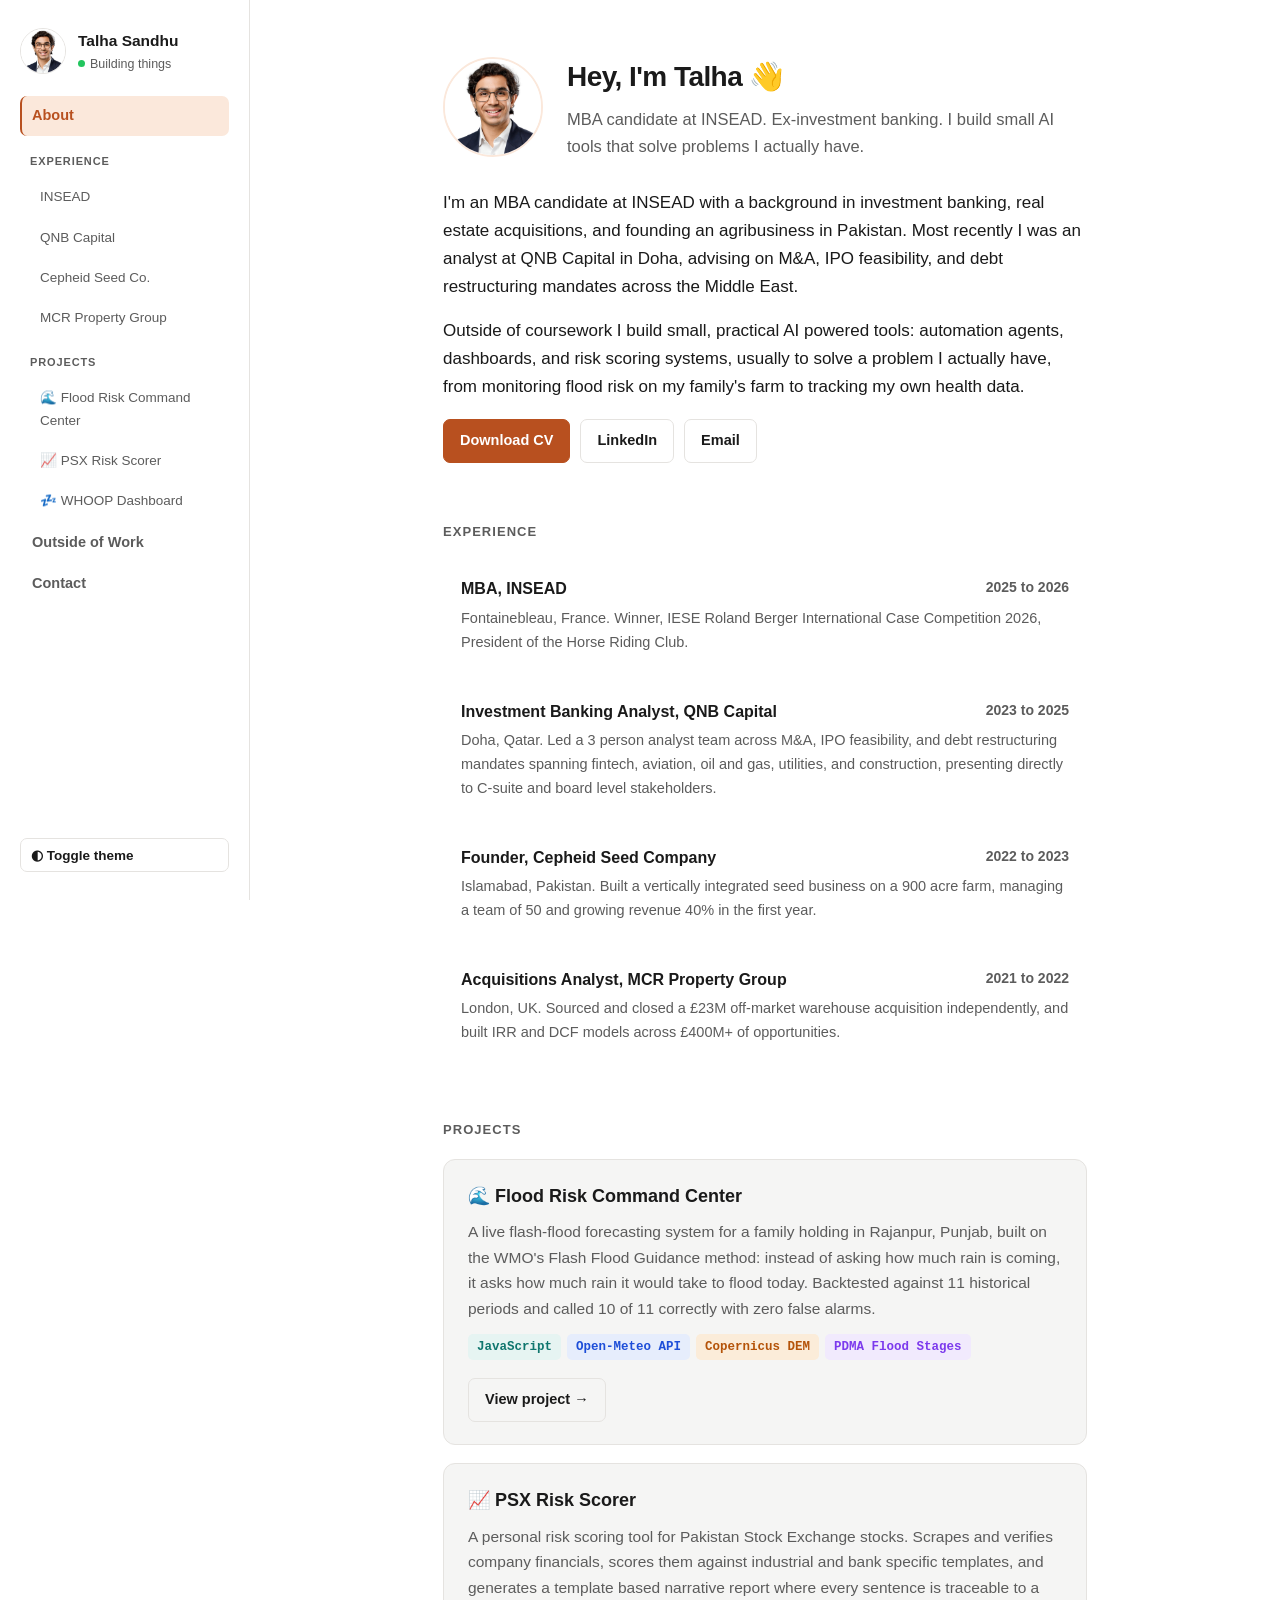
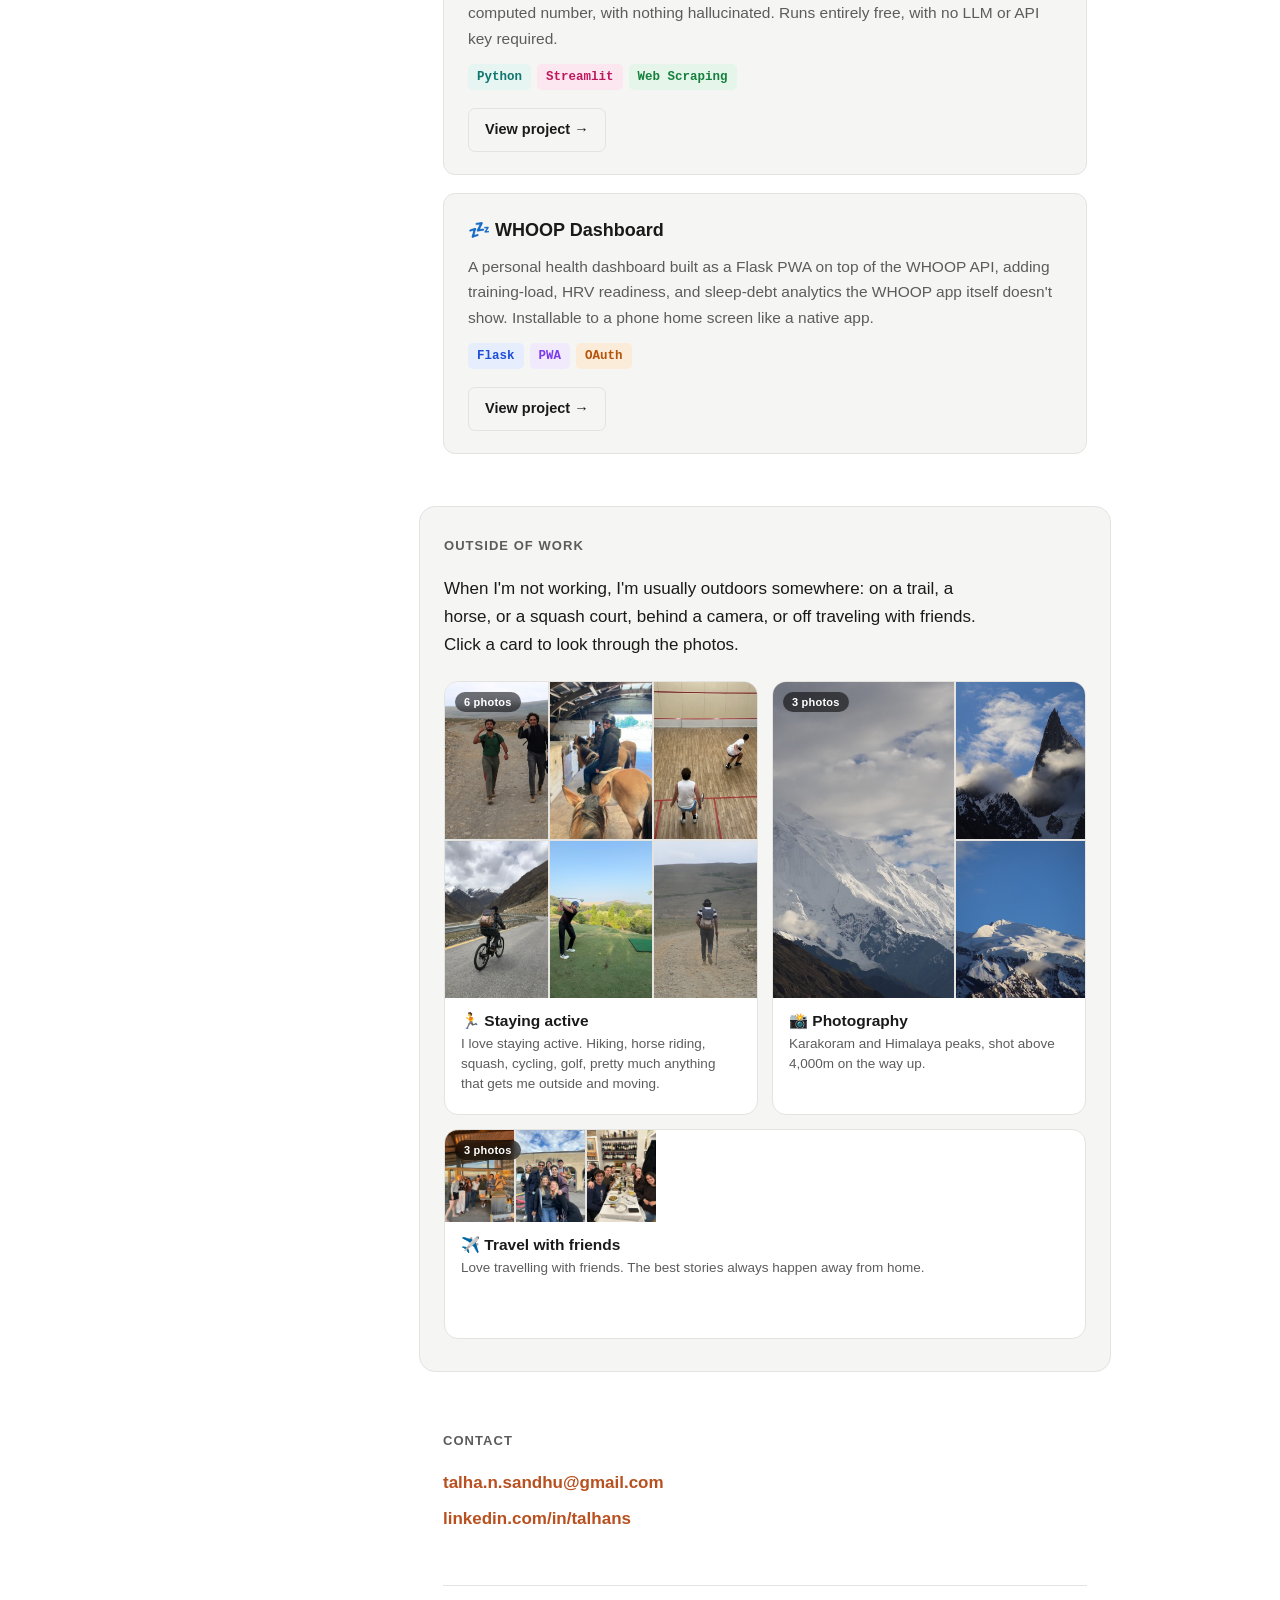
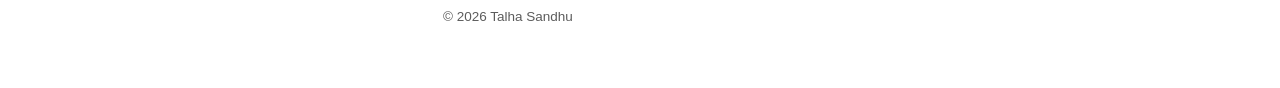
==== commit 438a677a: "Simplify Outside of Work to 3 categories and clean up the lightbox - Consolidate hiking, horse ridin" ====
--- a/index.html
+++ b/index.html
@@ -176,9 +176,26 @@
 
     <section id="hobbies">
       <h2 class="section-title">Outside of Work</h2>
-      <p class="hobbies-intro">Outside of work I love to hike, horse ride, play squash, cycle, golf, take photos, and travel with friends. Click a card to look through the photos.</p>
+      <p class="hobbies-intro">When I'm not working, I'm usually outdoors somewhere: on a trail, a horse, or a squash court, behind a camera, or off traveling with friends. Click a card to look through the photos.</p>
 
       <div class="hobby-cards">
+
+        <button class="hobby-card card-sports" data-category="sports" aria-haspopup="dialog">
+          <div class="hobby-card-media media-count-6">
+            <img src="assets/about/hiking-2.jpg" alt="Talha hiking with a friend on a gravel trail, both smiling" loading="lazy" decoding="async">
+            <img src="assets/about/horse-riding.jpg" alt="Talha horse riding, seated on a horse inside a stable" loading="lazy" decoding="async">
+            <img src="assets/about/squash.jpg" alt="Talha playing squash on court" loading="lazy" decoding="async">
+            <img src="assets/about/cycling.jpg" alt="Talha cycling on a mountain road with snow-capped peaks behind" loading="lazy" decoding="async">
+            <img src="assets/about/golf.jpg" alt="Talha mid swing on a golf tee, hills and trees in the background" loading="lazy" decoding="async">
+            <img src="assets/about/hiking-1.jpg" alt="Talha hiking alone on a mountain trail with a trekking pole" loading="lazy" decoding="async">
+            <span class="media-badge">6 photos</span>
+            <span class="media-hint">View gallery &rarr;</span>
+          </div>
+          <div class="hobby-card-body">
+            <div class="hobby-card-title">🏃 Staying active</div>
+            <p class="hobby-card-caption">I love staying active. Hiking, horse riding, squash, cycling, golf, pretty much anything that gets me outside and moving.</p>
+          </div>
+        </button>
 
         <button class="hobby-card card-photography" data-category="photography" aria-haspopup="dialog">
           <div class="hobby-card-media media-count-3">
@@ -194,41 +211,6 @@
           </div>
         </button>
 
-        <button class="hobby-card card-hiking" data-category="hiking" aria-haspopup="dialog">
-          <div class="hobby-card-media media-count-2">
-            <img src="assets/about/hiking-2.jpg" alt="Talha hiking with a friend on a gravel trail, both smiling" loading="lazy" decoding="async">
-            <img src="assets/about/hiking-1.jpg" alt="Talha hiking alone on a mountain trail with a trekking pole" loading="lazy" decoding="async">
-            <span class="media-badge">2 photos</span>
-            <span class="media-hint">View gallery &rarr;</span>
-          </div>
-          <div class="hobby-card-body">
-            <div class="hobby-card-title">🥾 Hiking</div>
-            <p class="hobby-card-caption">Gravel roads, good company, no fixed plan.</p>
-          </div>
-        </button>
-
-        <button class="hobby-card card-horse" data-category="horse" aria-haspopup="dialog">
-          <div class="hobby-card-media media-count-1">
-            <img src="assets/about/horse-riding.jpg" alt="Talha horse riding, seated on a horse inside a stable" loading="lazy" decoding="async">
-            <span class="media-hint">View &rarr;</span>
-          </div>
-          <div class="hobby-card-body">
-            <div class="hobby-card-title">🐎 Horse riding</div>
-            <p class="hobby-card-caption">President of INSEAD's Horse Riding Club.</p>
-          </div>
-        </button>
-
-        <button class="hobby-card card-squash" data-category="squash" aria-haspopup="dialog">
-          <div class="hobby-card-media media-count-1">
-            <img src="assets/about/squash.jpg" alt="Talha playing squash on court" loading="lazy" decoding="async">
-            <span class="media-hint">View &rarr;</span>
-          </div>
-          <div class="hobby-card-body">
-            <div class="hobby-card-title">🎾 Squash</div>
-            <p class="hobby-card-caption">Weekly games, mostly for the rivalry.</p>
-          </div>
-        </button>
-
         <button class="hobby-card card-travel" data-category="travel" aria-haspopup="dialog">
           <div class="hobby-card-media media-count-3-wide">
             <img src="assets/about/travel-friends.jpg" alt="Talha with a group of friends on a terrace at sunset" loading="lazy" decoding="async">
@@ -239,29 +221,7 @@
           </div>
           <div class="hobby-card-body">
             <div class="hobby-card-title">✈️ Travel with friends</div>
-            <p class="hobby-card-caption">The best stories always happen away from home.</p>
-          </div>
-        </button>
-
-        <button class="hobby-card card-cycling" data-category="cycling" aria-haspopup="dialog">
-          <div class="hobby-card-media media-count-1">
-            <img src="assets/about/cycling.jpg" alt="Talha cycling on a mountain road with snow-capped peaks behind" loading="lazy" decoding="async">
-            <span class="media-hint">View &rarr;</span>
-          </div>
-          <div class="hobby-card-body">
-            <div class="hobby-card-title">🚵 Cycling</div>
-            <p class="hobby-card-caption">Somewhere in the Karakoram, two wheels and a very long climb.</p>
-          </div>
-        </button>
-
-        <button class="hobby-card card-golf" data-category="golf" aria-haspopup="dialog">
-          <div class="hobby-card-media media-count-1">
-            <img src="assets/about/golf.jpg" alt="Talha mid swing on a golf tee, hills and trees in the background" loading="lazy" decoding="async">
-            <span class="media-hint">View &rarr;</span>
-          </div>
-          <div class="hobby-card-body">
-            <div class="hobby-card-title">⛳ Golf</div>
-            <p class="hobby-card-caption">Weekend golf. The stories are better than the scorecard.</p>
+            <p class="hobby-card-caption">Love travelling with friends. The best stories always happen away from home.</p>
           </div>
         </button>
 
@@ -273,7 +233,6 @@
       <button class="lightbox-nav lightbox-prev" id="lightbox-prev" aria-label="Previous photo">&#8249;</button>
       <figure class="lightbox-figure">
         <img id="lightbox-img" alt="">
-        <figcaption id="lightbox-caption"></figcaption>
       </figure>
       <button class="lightbox-nav lightbox-next" id="lightbox-next" aria-label="Next photo">&#8250;</button>
       <div class="lightbox-counter" id="lightbox-counter"></div>
--- a/style.css
+++ b/style.css
@@ -487,13 +487,9 @@
   margin-top: 22px;
 }
 
-.card-photography { grid-column: span 2; grid-row: span 2; }
-.card-hiking       { grid-column: span 2; grid-row: span 1; }
-.card-horse        { grid-column: span 1; grid-row: span 1; }
-.card-squash       { grid-column: span 1; grid-row: span 1; }
+.card-sports       { grid-column: span 2; grid-row: span 2; }
+.card-photography  { grid-column: span 2; grid-row: span 2; }
 .card-travel       { grid-column: span 4; grid-row: span 1; }
-.card-cycling      { grid-column: span 2; grid-row: span 1; }
-.card-golf         { grid-column: span 2; grid-row: span 1; }
 
 .hobby-card {
   display: flex;
@@ -563,10 +559,15 @@
   grid-template-rows: 1fr;
 }
 
+.media-count-6 {
+  grid-template-columns: repeat(3, 1fr);
+  grid-template-rows: 1fr 1fr;
+}
+
 /* Crop bias for images whose subject sits off-center */
 .card-travel .hobby-card-media img:nth-child(1) { object-position: center 62%; }
-.card-horse .hobby-card-media img { object-position: center 25%; }
-.card-cycling .hobby-card-media img { object-position: center 30%; }
+.card-sports .hobby-card-media img:nth-child(2) { object-position: center 25%; } /* horse riding */
+.card-sports .hobby-card-media img:nth-child(4) { object-position: center 30%; } /* cycling */
 
 .media-badge {
   position: absolute;
@@ -642,7 +643,7 @@
     grid-auto-rows: auto;
   }
 
-  .card-photography, .card-hiking, .card-horse, .card-squash, .card-travel, .card-cycling, .card-golf {
+  .card-sports, .card-photography, .card-travel {
     grid-column: span 1;
     grid-row: span 1;
   }
@@ -686,14 +687,6 @@
   border-radius: 10px;
   object-fit: contain;
   box-shadow: 0 24px 64px rgba(0,0,0,0.55);
-}
-
-.lightbox-figure figcaption {
-  color: #e7e7e7;
-  font-size: 14.5px;
-  text-align: center;
-  max-width: 620px;
-  padding: 0 16px;
 }
 
 .lightbox-close {
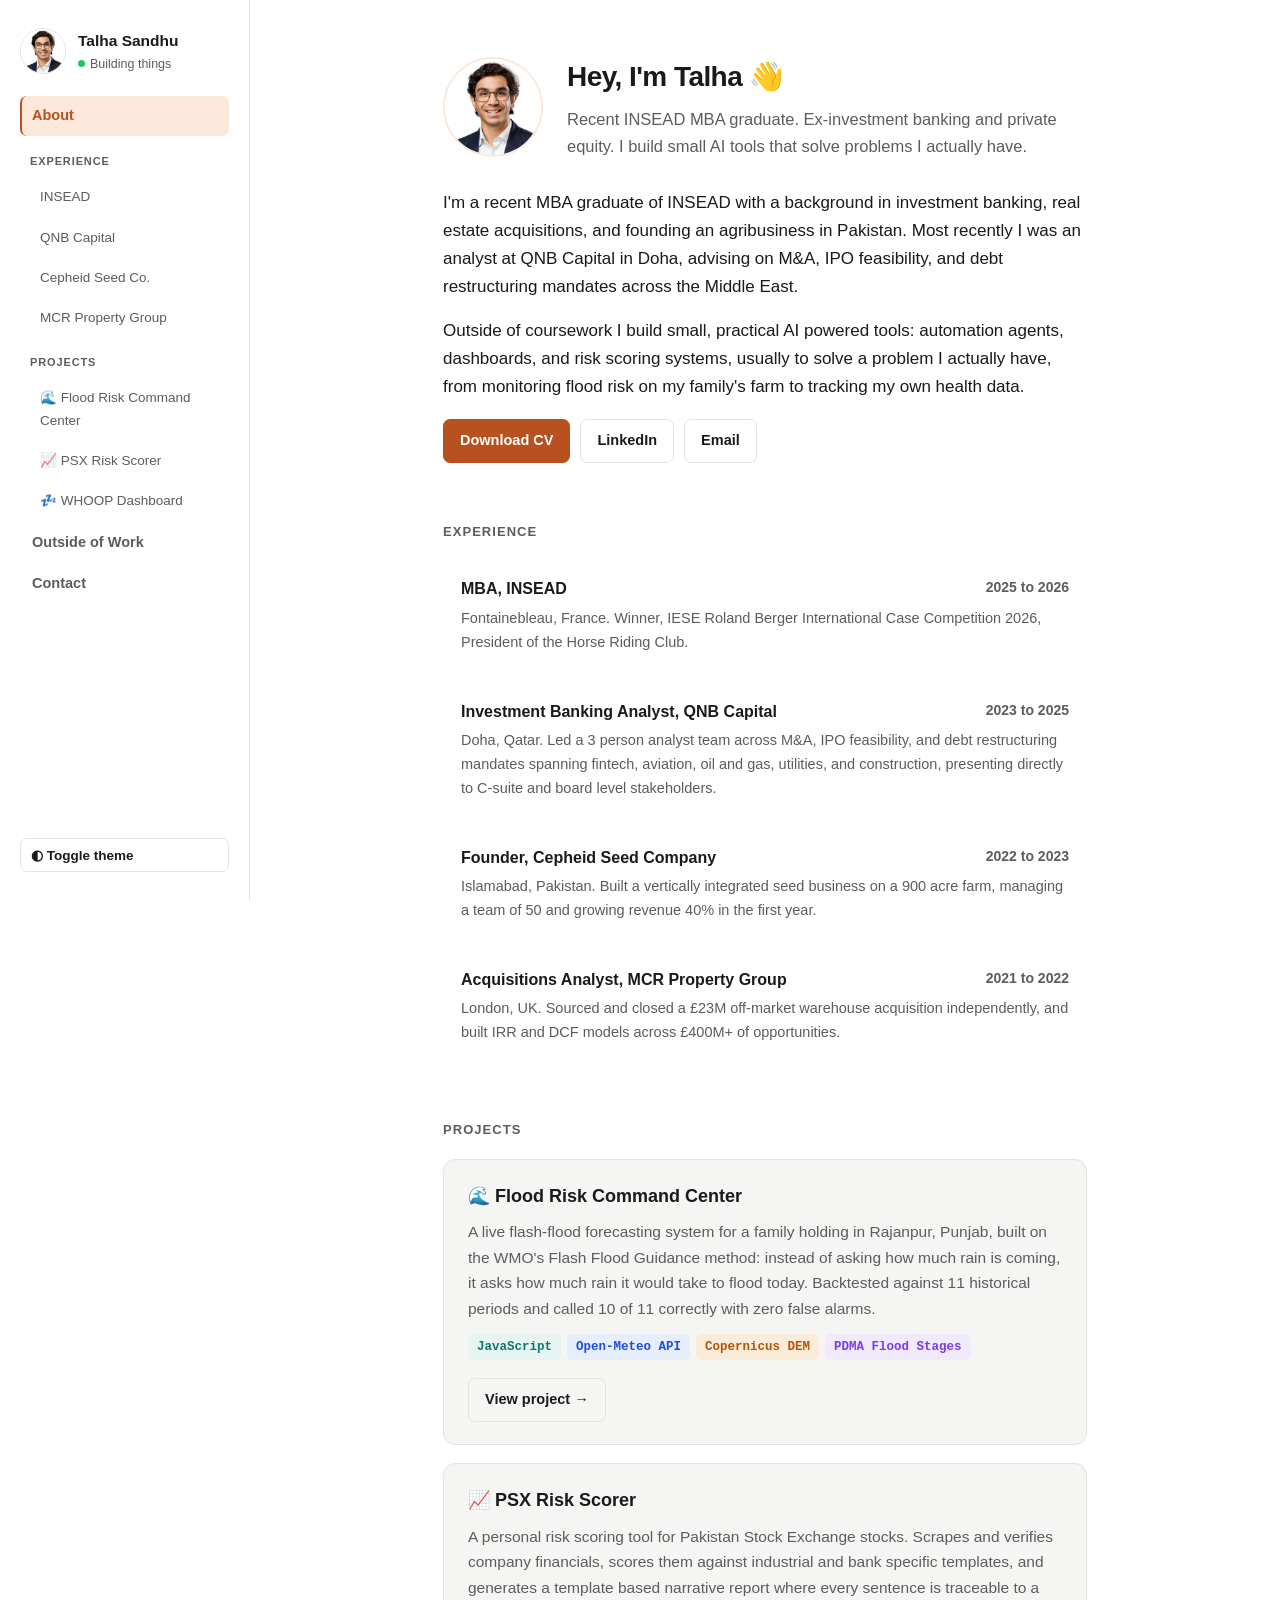
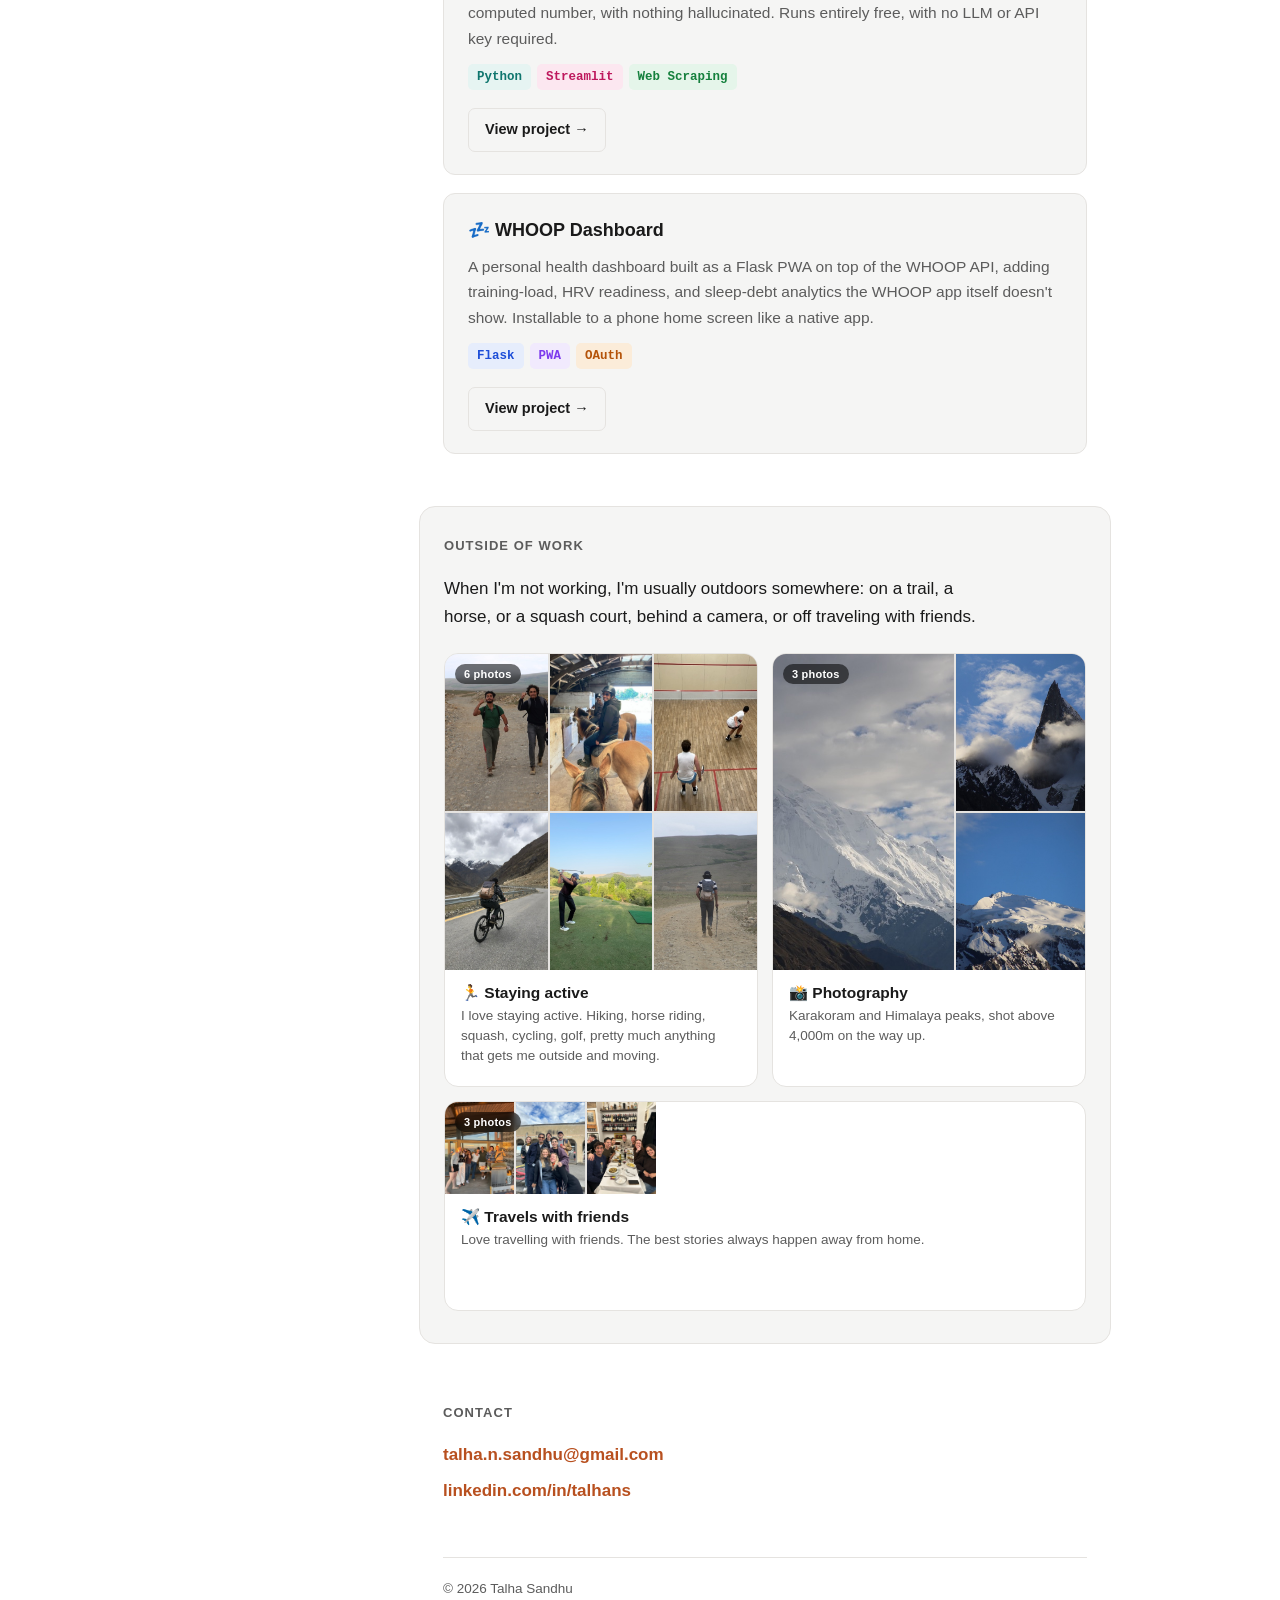
==== commit c2d025c6: "Update bio to recent MBA graduate, add private equity, small copy tweaks" ====
--- a/index.html
+++ b/index.html
@@ -4,7 +4,7 @@
 <meta charset="UTF-8">
 <meta name="viewport" content="width=device-width, initial-scale=1.0">
 <title>Talha Sandhu</title>
-<meta name="description" content="Talha Sandhu. INSEAD MBA, ex-investment banking analyst, and builder of small AI automation tools.">
+<meta name="description" content="Talha Sandhu. Recent INSEAD MBA graduate, ex-investment banking and private equity, and builder of small AI automation tools.">
 
 <link rel="icon" type="image/svg+xml" href="assets/favicon.svg">
 <link rel="icon" type="image/png" sizes="32x32" href="assets/favicon-32.png">
@@ -14,13 +14,13 @@
 <meta property="og:url" content="https://talhanaumanig-collab.github.io/personal-website/index.html">
 <link rel="canonical" href="https://talhanaumanig-collab.github.io/personal-website/index.html">
 <meta property="og:title" content="Talha Sandhu">
-<meta property="og:description" content="INSEAD MBA, ex-investment banking analyst, and builder of small AI automation tools.">
+<meta property="og:description" content="Recent INSEAD MBA graduate, ex-investment banking and private equity, and builder of small AI automation tools.">
 <meta property="og:image" content="https://talhanaumanig-collab.github.io/personal-website/assets/og-image.png">
 <meta property="og:image:width" content="1200">
 <meta property="og:image:height" content="630">
 <meta name="twitter:card" content="summary_large_image">
 <meta name="twitter:title" content="Talha Sandhu">
-<meta name="twitter:description" content="INSEAD MBA, ex-investment banking analyst, and builder of small AI automation tools.">
+<meta name="twitter:description" content="Recent INSEAD MBA graduate, ex-investment banking and private equity, and builder of small AI automation tools.">
 <meta name="twitter:image" content="https://talhanaumanig-collab.github.io/personal-website/assets/og-image.png">
 
 <link rel="stylesheet" href="style.css">
@@ -30,7 +30,7 @@
   "@context": "https://schema.org",
   "@type": "Person",
   "name": "Talha Sandhu",
-  "jobTitle": "MBA Candidate",
+  "jobTitle": "MBA Graduate",
   "affiliation": {
     "@type": "CollegeOrUniversity",
     "name": "INSEAD"
@@ -92,11 +92,11 @@
         <img src="assets/photo.jpg" alt="Talha Sandhu">
         <div>
           <h1>Hey, I'm Talha <span class="wave">👋</span></h1>
-          <p class="tagline">MBA candidate at INSEAD. Ex-investment banking. I build small AI tools that solve problems I actually have.</p>
-        </div>
-      </div>
-
-      <p>I'm an MBA candidate at INSEAD with a background in investment banking, real estate acquisitions, and founding an agribusiness in Pakistan. Most recently I was an analyst at QNB Capital in Doha, advising on M&amp;A, IPO feasibility, and debt restructuring mandates across the Middle East.</p>
+          <p class="tagline">Recent INSEAD MBA graduate. Ex-investment banking and private equity. I build small AI tools that solve problems I actually have.</p>
+        </div>
+      </div>
+
+      <p>I'm a recent MBA graduate of INSEAD with a background in investment banking, real estate acquisitions, and founding an agribusiness in Pakistan. Most recently I was an analyst at QNB Capital in Doha, advising on M&amp;A, IPO feasibility, and debt restructuring mandates across the Middle East.</p>
       <p>Outside of coursework I build small, practical AI powered tools: automation agents, dashboards, and risk scoring systems, usually to solve a problem I actually have, from monitoring flood risk on my family's farm to tracking my own health data.</p>
 
       <div class="btn-row">
@@ -176,7 +176,7 @@
 
     <section id="hobbies">
       <h2 class="section-title">Outside of Work</h2>
-      <p class="hobbies-intro">When I'm not working, I'm usually outdoors somewhere: on a trail, a horse, or a squash court, behind a camera, or off traveling with friends. Click a card to look through the photos.</p>
+      <p class="hobbies-intro">When I'm not working, I'm usually outdoors somewhere: on a trail, a horse, or a squash court, behind a camera, or off traveling with friends.</p>
 
       <div class="hobby-cards">
 
@@ -220,7 +220,7 @@
             <span class="media-hint">View gallery &rarr;</span>
           </div>
           <div class="hobby-card-body">
-            <div class="hobby-card-title">✈️ Travel with friends</div>
+            <div class="hobby-card-title">✈️ Travels with friends</div>
             <p class="hobby-card-caption">Love travelling with friends. The best stories always happen away from home.</p>
           </div>
         </button>
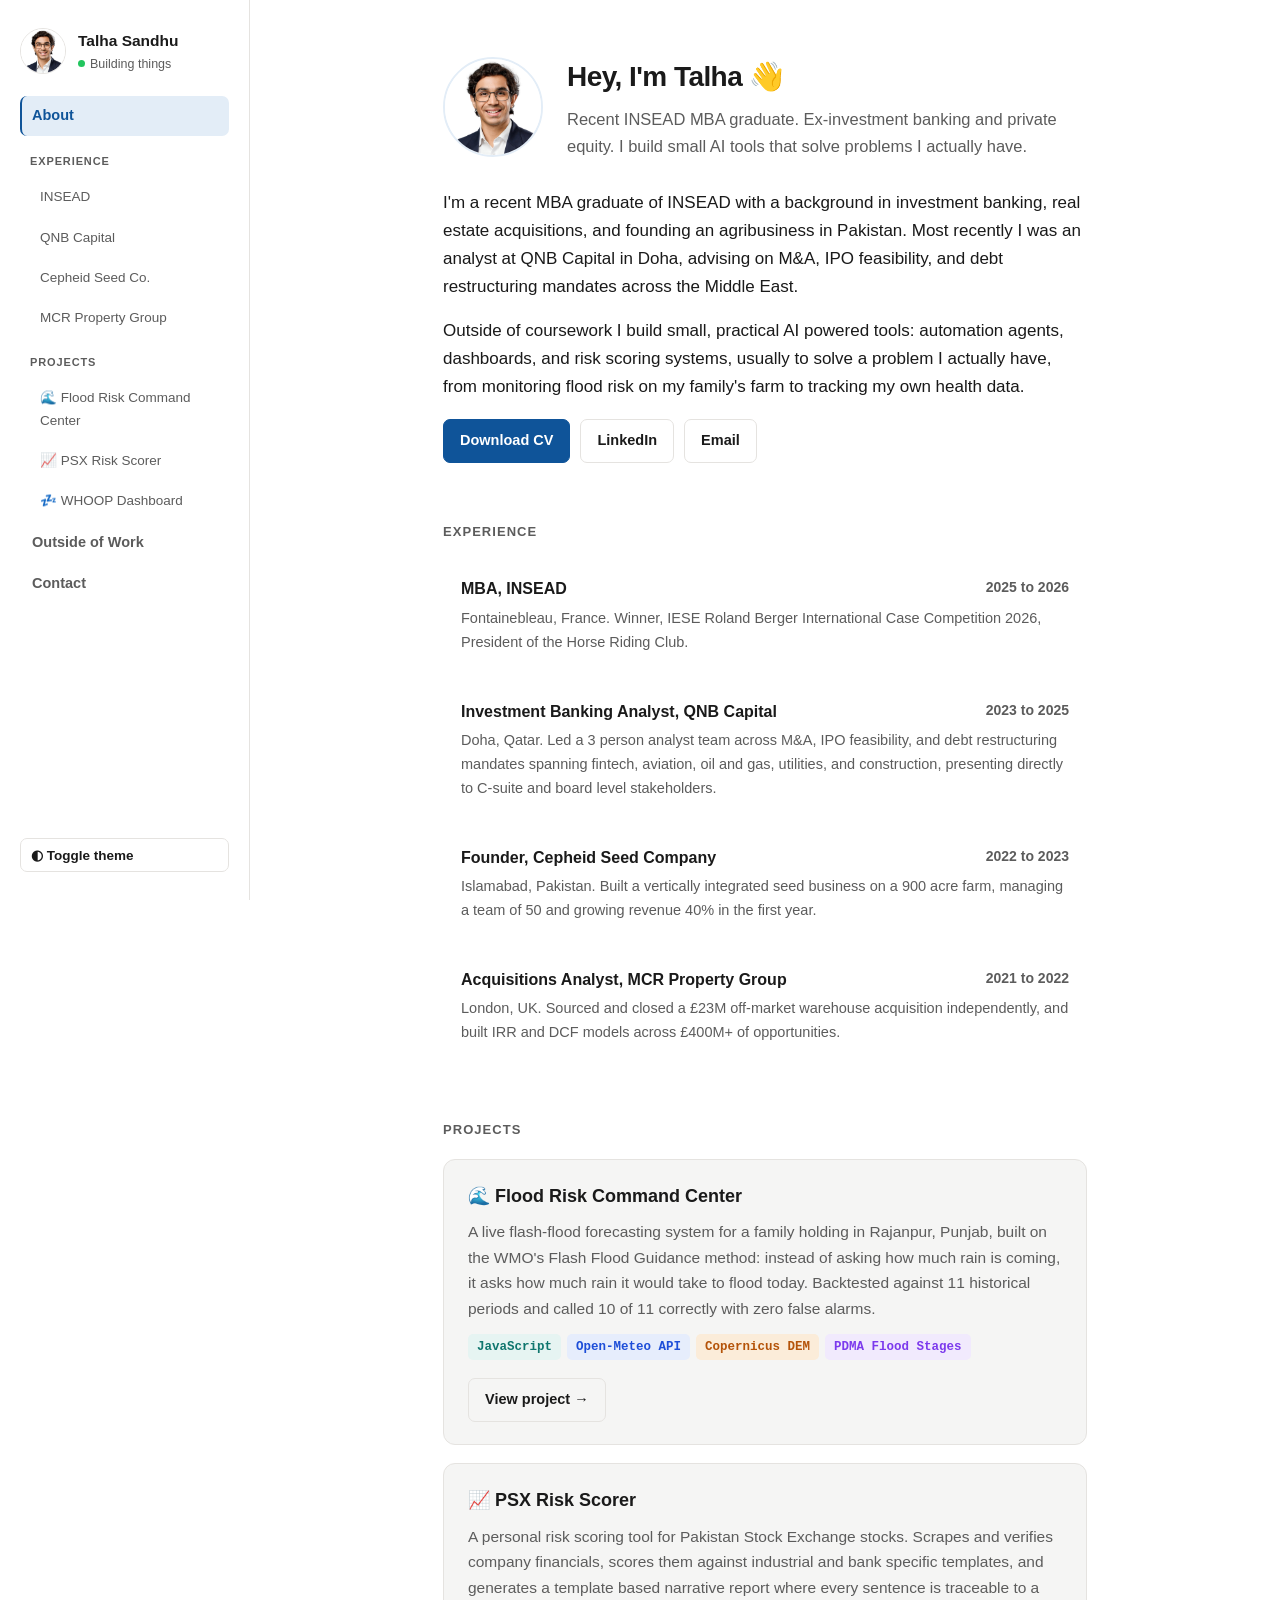
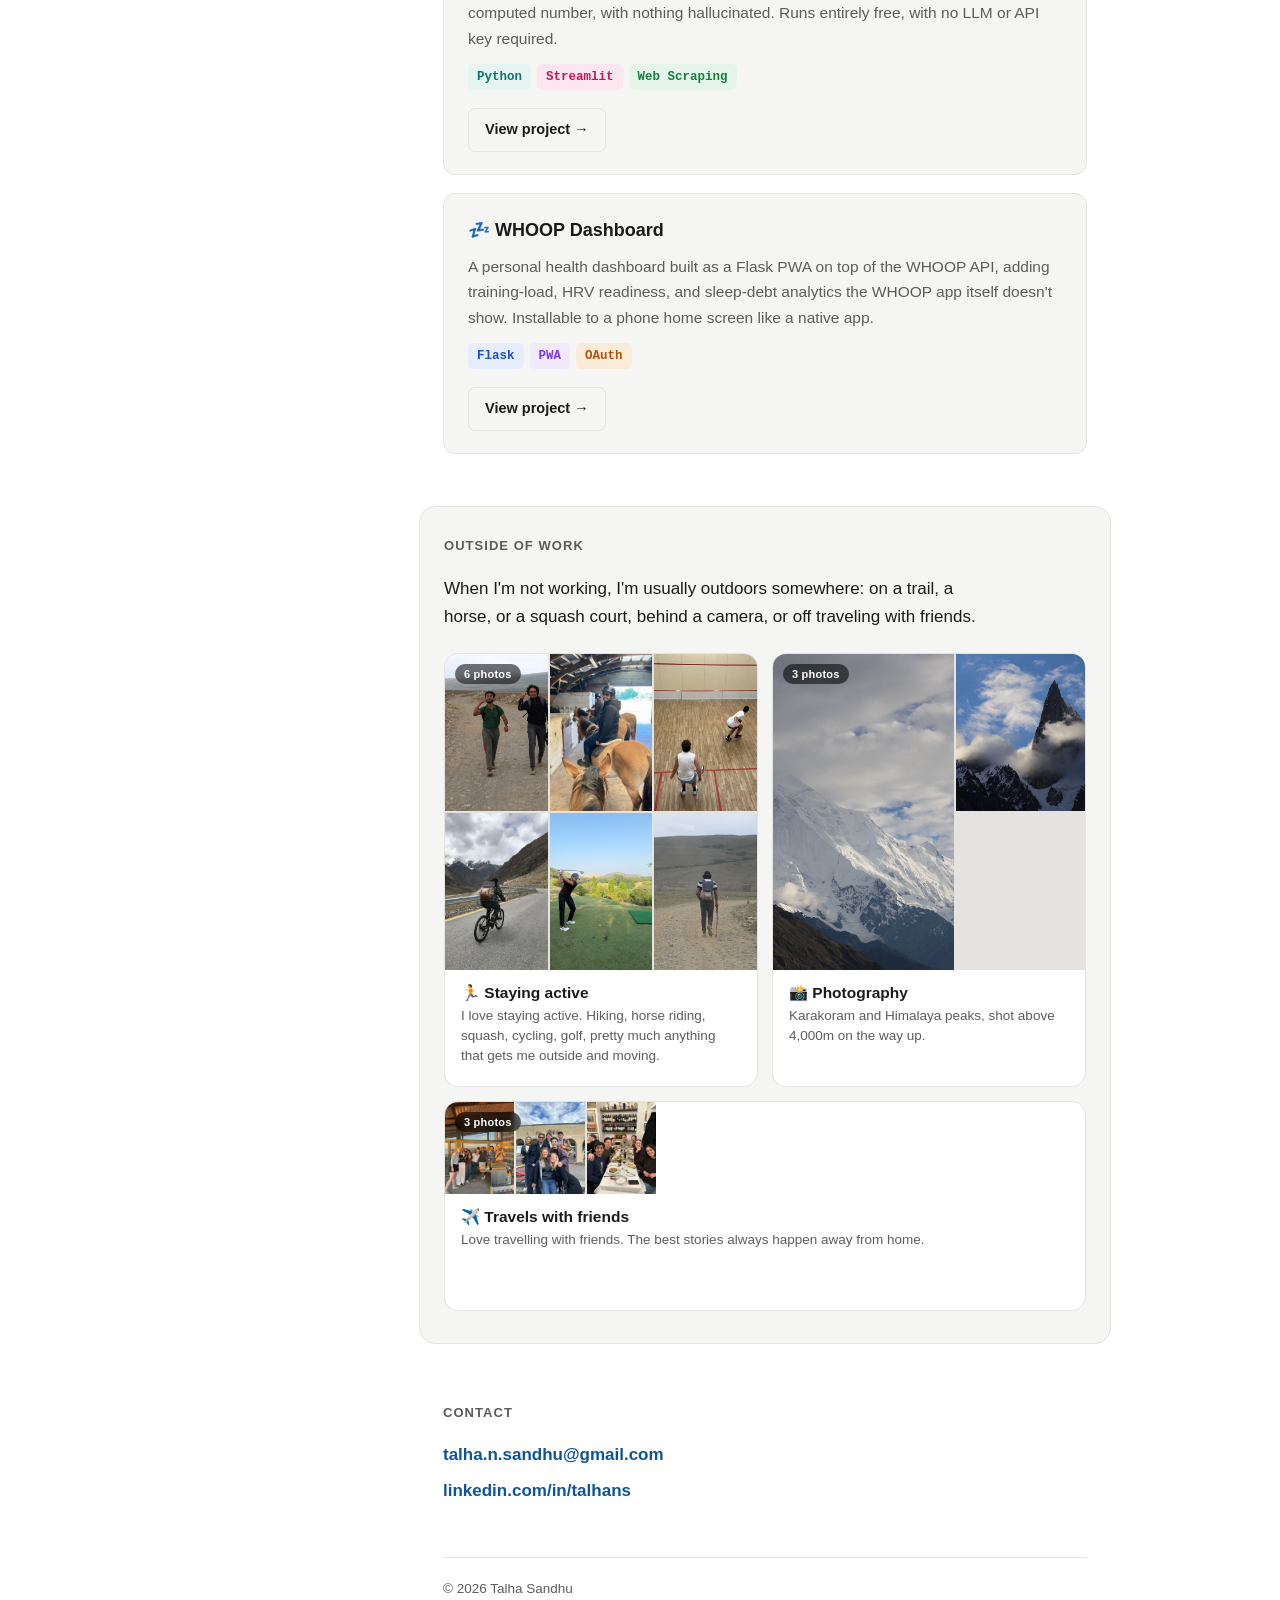
==== commit dad029a4: "Point site at custom domain talhasandhu.com Add CNAME file and update all canonical URLs, OG tags, J" ====
--- a/index.html
+++ b/index.html
@@ -11,17 +11,17 @@
 <link rel="apple-touch-icon" href="assets/apple-touch-icon.png">
 
 <meta property="og:type" content="website">
-<meta property="og:url" content="https://talhanaumanig-collab.github.io/personal-website/index.html">
-<link rel="canonical" href="https://talhanaumanig-collab.github.io/personal-website/index.html">
+<meta property="og:url" content="https://talhasandhu.com/index.html">
+<link rel="canonical" href="https://talhasandhu.com/index.html">
 <meta property="og:title" content="Talha Sandhu">
 <meta property="og:description" content="Recent INSEAD MBA graduate, ex-investment banking and private equity, and builder of small AI automation tools.">
-<meta property="og:image" content="https://talhanaumanig-collab.github.io/personal-website/assets/og-image.png">
+<meta property="og:image" content="https://talhasandhu.com/assets/og-image.png">
 <meta property="og:image:width" content="1200">
 <meta property="og:image:height" content="630">
 <meta name="twitter:card" content="summary_large_image">
 <meta name="twitter:title" content="Talha Sandhu">
 <meta name="twitter:description" content="Recent INSEAD MBA graduate, ex-investment banking and private equity, and builder of small AI automation tools.">
-<meta name="twitter:image" content="https://talhanaumanig-collab.github.io/personal-website/assets/og-image.png">
+<meta name="twitter:image" content="https://talhasandhu.com/assets/og-image.png">
 
 <link rel="stylesheet" href="style.css">
 
@@ -35,7 +35,7 @@
     "@type": "CollegeOrUniversity",
     "name": "INSEAD"
   },
-  "url": "https://talhanaumanig-collab.github.io/personal-website/index.html",
+  "url": "https://talhasandhu.com/index.html",
   "image": "assets/photo.jpg",
   "email": "mailto:talha.n.sandhu@gmail.com",
   "sameAs": [
--- a/style.css
+++ b/style.css
@@ -4,9 +4,9 @@
   --text: #1a1a1a;
   --text-muted: #5c5c5c;
   --border: #e5e3e0;
-  --accent: #b8501f;
-  --accent-hover: #943f18;
-  --accent-soft: #fbe8db;
+  --accent: #0f5499;
+  --accent-hover: #0c4380;
+  --accent-soft: #e3edf7;
   --code-bg: #f0efec;
   --sidebar-w: 250px;
 
@@ -24,9 +24,9 @@
   --text: #ececec;
   --text-muted: #a3a3a3;
   --border: #303338;
-  --accent: #e08a52;
-  --accent-hover: #f0a26e;
-  --accent-soft: #3a2a1e;
+  --accent: #5b9bd5;
+  --accent-hover: #7eb6e8;
+  --accent-soft: #16283d;
   --code-bg: #212428;
 
   --c1: #5eead4; --c1-bg: #103b36;
@@ -44,9 +44,9 @@
     --text: #ececec;
     --text-muted: #a3a3a3;
     --border: #303338;
-    --accent: #e08a52;
-    --accent-hover: #f0a26e;
-    --accent-soft: #3a2a1e;
+    --accent: #5b9bd5;
+    --accent-hover: #7eb6e8;
+    --accent-soft: #16283d;
     --code-bg: #212428;
 
     --c1: #5eead4; --c1-bg: #103b36;
